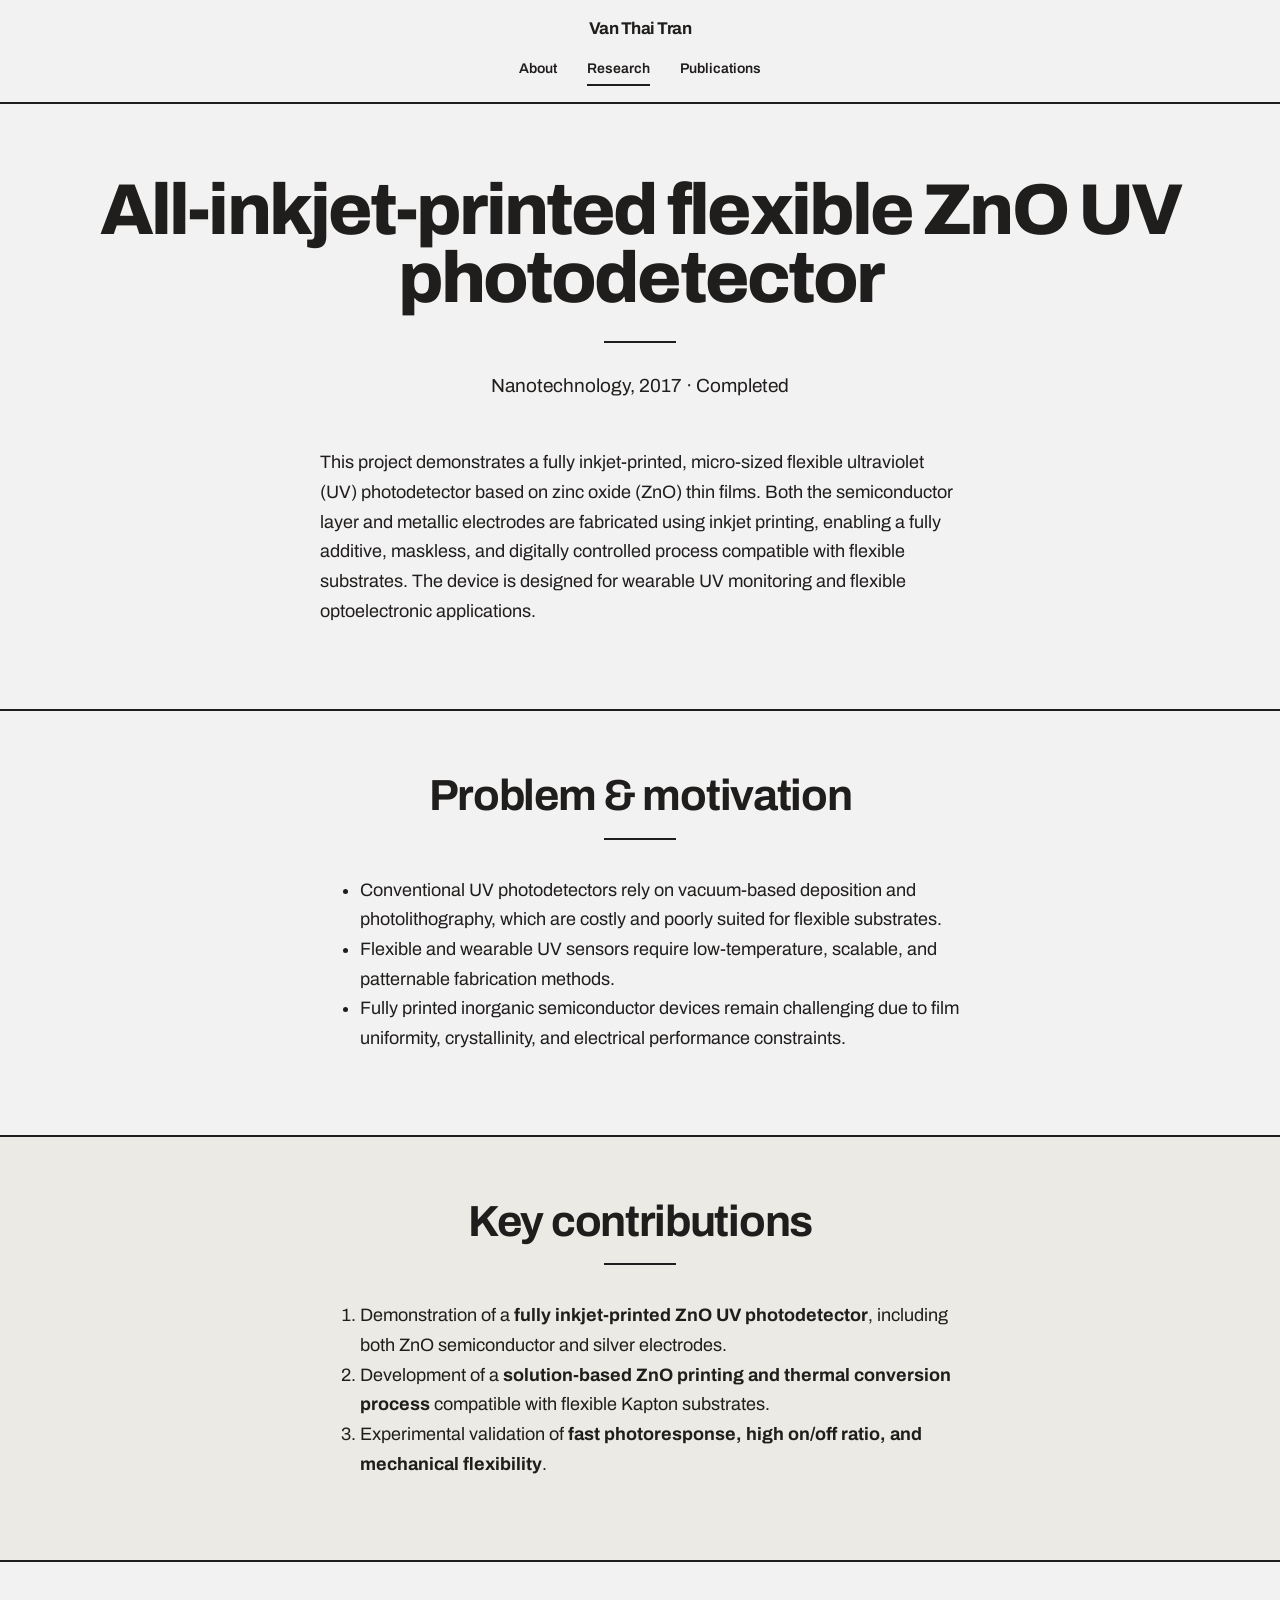
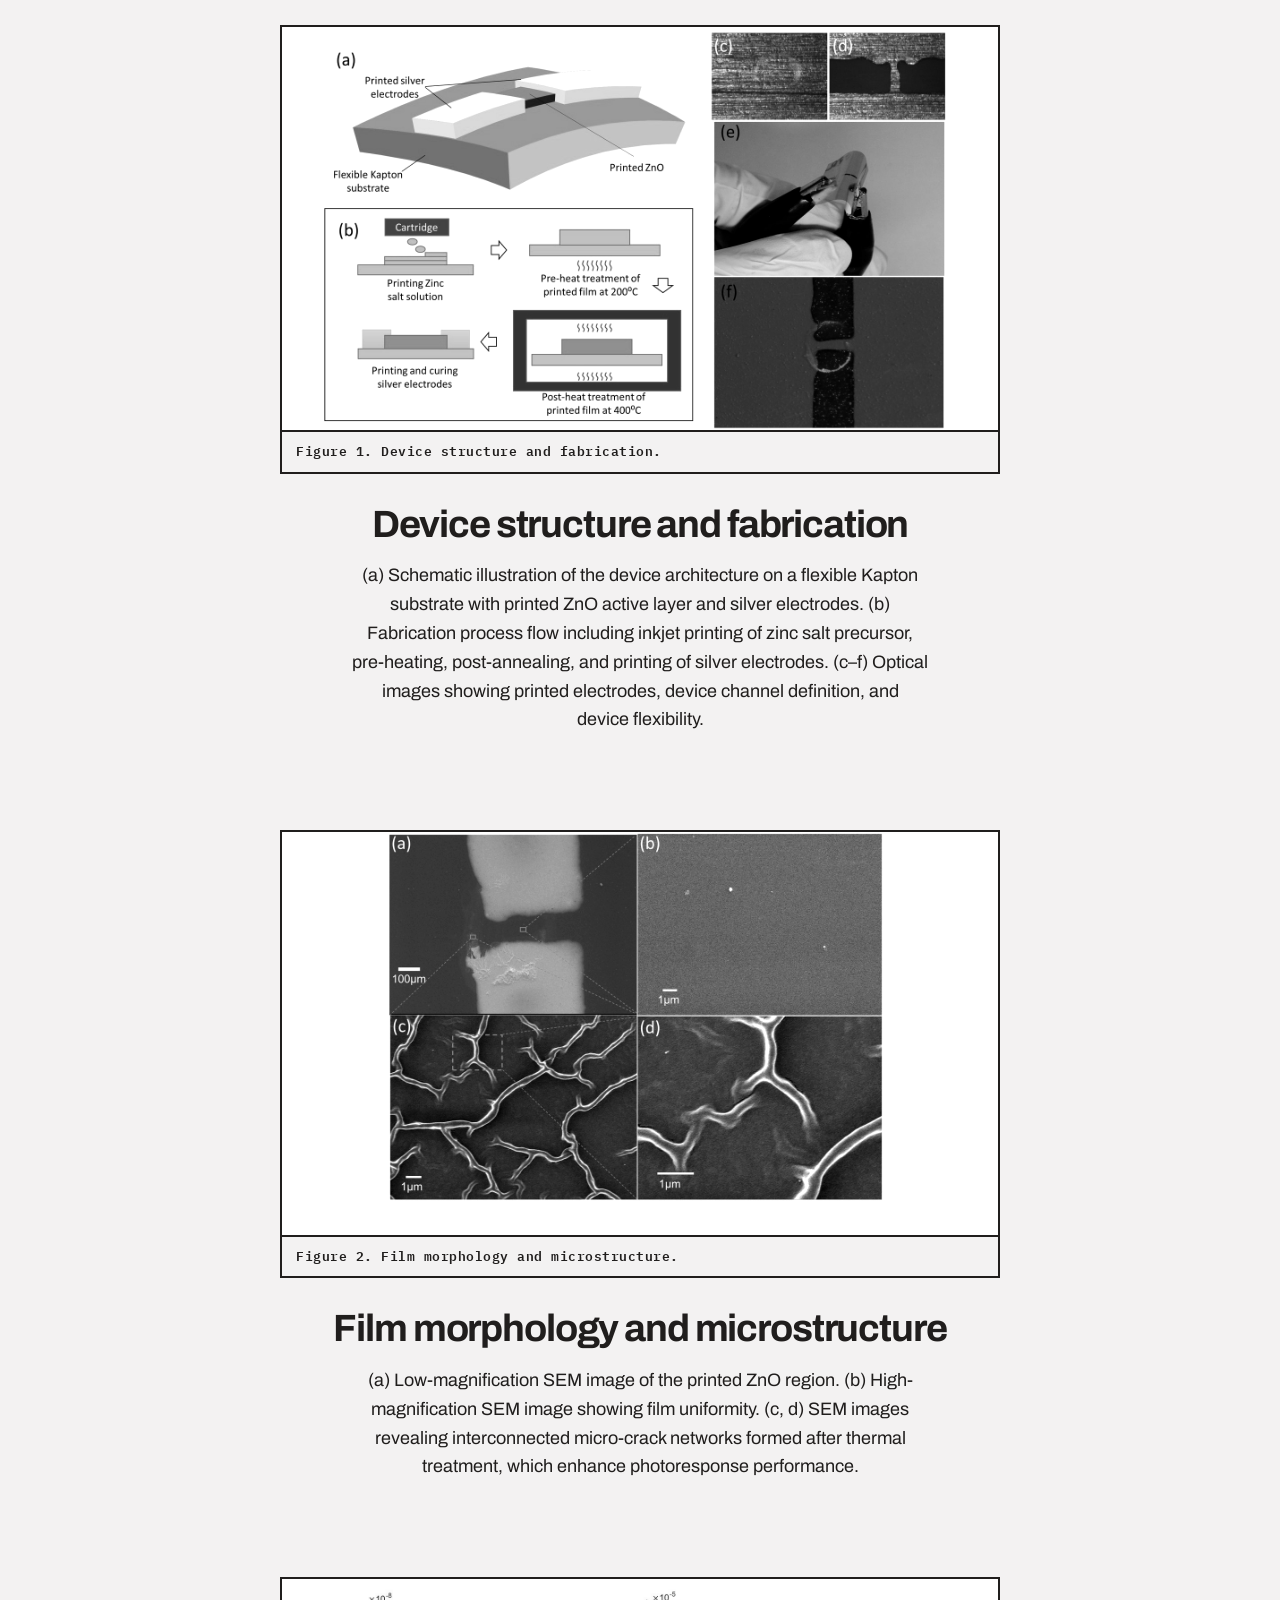
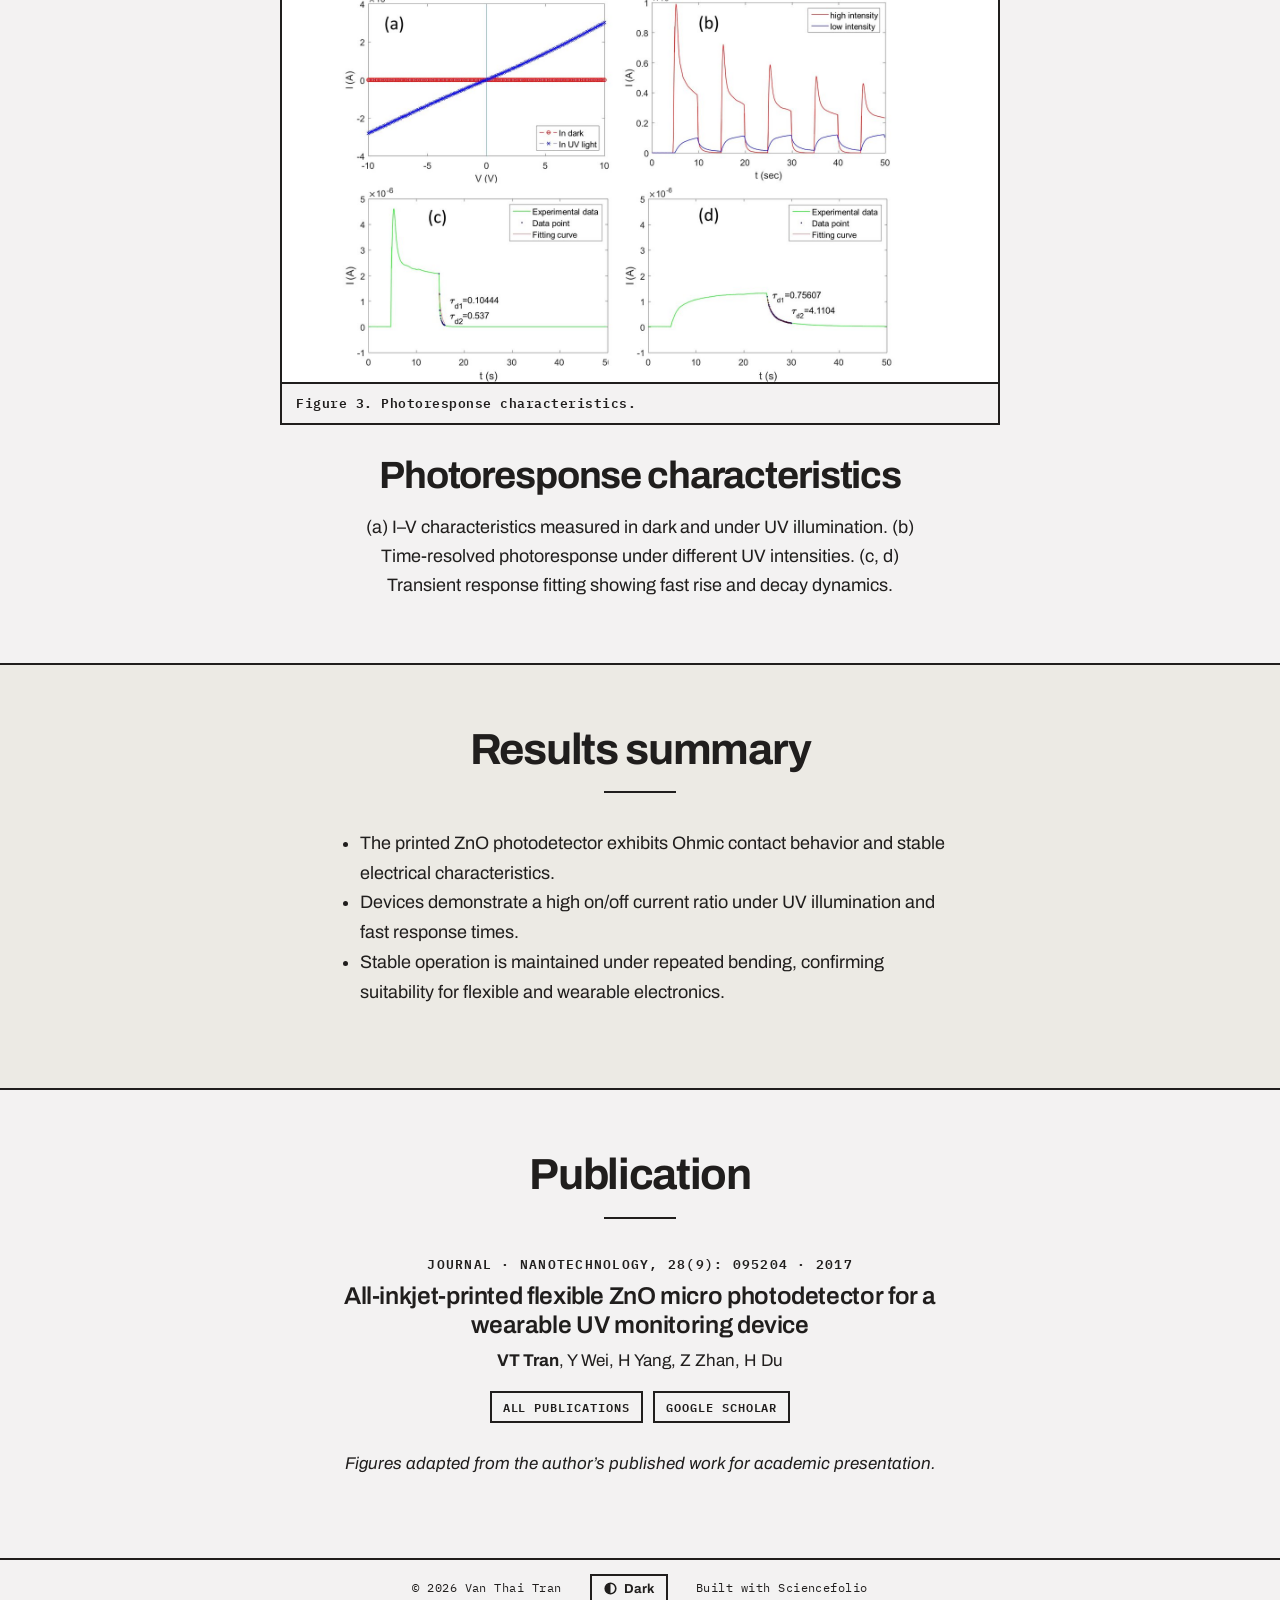
==== projects/zno-uv-photodetector/index.html @ b96709db "Switch site from MkDocs to the Sciencefolio template Rebuild the homepage as plain HTML using tuanng" ====
<!doctype html>
<html lang="en">
<head>
<meta charset="utf-8">
<meta name="viewport" content="width=device-width, initial-scale=1">
<title>Inkjet-printed ZnO UV photodetector · Van Thai Tran</title>
<meta name="description" content="A fully inkjet-printed, flexible ZnO ultraviolet photodetector for wearable UV monitoring.">
<link rel="icon" href="../../images/favicon.svg" type="image/svg+xml">
<link rel="preconnect" href="https://fonts.googleapis.com">
<link rel="preconnect" href="https://fonts.gstatic.com" crossorigin>
<link rel="stylesheet" href="https://fonts.googleapis.com/css2?family=Archivo:wght@300;400;600;700;800&family=IBM+Plex+Mono:wght@400;600&display=swap">
<link rel="stylesheet" href="../../css/tokens.css">
<link rel="stylesheet" href="../../css/site.css">
<script src="../../js/theme.js"></script>
</head>
<body>

<nav class="nav" aria-label="Main">
  <a class="nav-name" href="../../index.html">Van Thai Tran</a>
  <a href="../../about.html">About</a>
  <a href="../../research.html" aria-current="page">Research</a>
  <a href="../../work.html">Publications</a>
</nav>

<main>
  <header class="page-head">
    <h1>All-inkjet-printed flexible ZnO UV photodetector</h1>
    <hr class="short-rule">
    <p>Nanotechnology, 2017 · Completed</p>
  </header>

  <!-- ============ OVERVIEW ============ -->
  <section class="section flush-top" aria-label="Overview">
    <div class="prose">
      <p>This project demonstrates a fully inkjet-printed, micro-sized flexible ultraviolet (UV) photodetector based on zinc oxide (ZnO) thin films. Both the semiconductor layer and metallic electrodes are fabricated using inkjet printing, enabling a fully additive, maskless, and digitally controlled process compatible with flexible substrates. The device is designed for wearable UV monitoring and flexible optoelectronic applications.</p>
    </div>
  </section>

  <!-- ============ PROBLEM & CONTRIBUTIONS ============ -->
  <section class="section" aria-labelledby="problem-h">
    <div class="wrap">
      <div class="section-head">
        <h2 id="problem-h">Problem &amp; motivation</h2>
        <hr class="short-rule">
      </div>
      <div class="prose">
        <ul>
          <li>Conventional UV photodetectors rely on vacuum-based deposition and photolithography, which are costly and poorly suited for flexible substrates.</li>
          <li>Flexible and wearable UV sensors require low-temperature, scalable, and patternable fabrication methods.</li>
          <li>Fully printed inorganic semiconductor devices remain challenging due to film uniformity, crystallinity, and electrical performance constraints.</li>
        </ul>
      </div>
    </div>
  </section>

  <section class="section tint" aria-labelledby="contrib-h">
    <div class="wrap">
      <div class="section-head">
        <h2 id="contrib-h">Key contributions</h2>
        <hr class="short-rule">
      </div>
      <div class="prose">
        <ol>
          <li>Demonstration of a <strong>fully inkjet-printed ZnO UV photodetector</strong>, including both ZnO semiconductor and silver electrodes.</li>
          <li>Development of a <strong>solution-based ZnO printing and thermal conversion process</strong> compatible with flexible Kapton substrates.</li>
          <li>Experimental validation of <strong>fast photoresponse, high on/off ratio, and mechanical flexibility</strong>.</li>
        </ol>
      </div>
    </div>
  </section>

  <!-- ============ FIGURES ============ -->
  <section class="section" aria-label="Figures">
    <div class="wrap">
      <div class="chapters">
        <article class="chapter">
          <figure class="figure wide">
            <img src="assets/figure1-device-structure.jpg" alt="Device schematic, fabrication process flow and optical images of the printed photodetector" width="1600" height="900" loading="lazy">
            <figcaption>Figure 1. Device structure and fabrication.</figcaption>
          </figure>
          <h2>Device structure and fabrication</h2>
          <p>(a) Schematic illustration of the device architecture on a flexible Kapton substrate with printed ZnO active layer and silver electrodes. (b) Fabrication process flow including inkjet printing of zinc salt precursor, pre-heating, post-annealing, and printing of silver electrodes. (c–f) Optical images showing printed electrodes, device channel definition, and device flexibility.</p>
        </article>

        <article class="chapter">
          <figure class="figure wide">
            <img src="assets/figure2-film-morphology.jpg" alt="SEM images of the printed ZnO film at low and high magnification, showing micro-crack networks" width="1600" height="900" loading="lazy">
            <figcaption>Figure 2. Film morphology and microstructure.</figcaption>
          </figure>
          <h2>Film morphology and microstructure</h2>
          <p>(a) Low-magnification SEM image of the printed ZnO region. (b) High-magnification SEM image showing film uniformity. (c, d) SEM images revealing interconnected micro-crack networks formed after thermal treatment, which enhance photoresponse performance.</p>
        </article>

        <article class="chapter">
          <figure class="figure wide keep-color">
            <img src="assets/figure5-photoresponse.jpg" alt="I–V curves in dark and under UV light, time-resolved photoresponse at two UV intensities, and fitted decay transients" width="1600" height="900" loading="lazy">
            <figcaption>Figure 3. Photoresponse characteristics.</figcaption>
          </figure>
          <h2>Photoresponse characteristics</h2>
          <p>(a) I–V characteristics measured in dark and under UV illumination. (b) Time-resolved photoresponse under different UV intensities. (c, d) Transient response fitting showing fast rise and decay dynamics.</p>
        </article>
      </div>
    </div>
  </section>

  <!-- ============ RESULTS ============ -->
  <section class="section tint" aria-labelledby="results-h">
    <div class="wrap">
      <div class="section-head">
        <h2 id="results-h">Results summary</h2>
        <hr class="short-rule">
      </div>
      <div class="prose">
        <ul>
          <li>The printed ZnO photodetector exhibits Ohmic contact behavior and stable electrical characteristics.</li>
          <li>Devices demonstrate a high on/off current ratio under UV illumination and fast response times.</li>
          <li>Stable operation is maintained under repeated bending, confirming suitability for flexible and wearable electronics.</li>
        </ul>
      </div>
    </div>
  </section>

  <!-- ============ OUTPUT ============ -->
  <section class="section" aria-labelledby="output-h">
    <div class="wrap">
      <div class="section-head">
        <h2 id="output-h">Publication</h2>
        <hr class="short-rule">
      </div>
      <div class="entries">
        <article class="entry">
          <p class="when">Journal · Nanotechnology, 28(9): 095204 · 2017</p>
          <h3>All-inkjet-printed flexible ZnO micro photodetector for a wearable UV monitoring device</h3>
          <p class="authors"><strong>VT Tran</strong>, Y Wei, H Yang, Z Zhan, H Du</p>
          <div class="links"><a href="../../work.html">All publications</a><a href="https://scholar.google.com.sg/citations?user=RGOaklgAAAAJ">Google Scholar</a></div>
        </article>
      </div>
      <p class="more" style="font-weight:400"><em>Figures adapted from the author’s published work for academic presentation.</em></p>
    </div>
  </section>
</main>

<footer class="foot">
  <a href="../../index.html">© 2026 Van Thai Tran</a>
  <button type="button" class="toggle" data-theme-toggle aria-pressed="false"><svg viewBox="0 0 16 16" width="13" height="13" aria-hidden="true"><circle cx="8" cy="8" r="6.5" fill="none" stroke="currentColor" stroke-width="2"/><path d="M8 1.5a6.5 6.5 0 0 0 0 13z" fill="currentColor"/></svg><span data-theme-label>Dark</span></button>
  <a href="https://github.com/tuannguyen8390/sciencefolio" rel="noopener">Built with Sciencefolio</a>
</footer>

</body>
</html>
---- css/tokens.css ----
/* ==========================================================================
   SCIENCEFOLIO — tokens.css
   The only file most people need to edit. Three decisions:
   1) TYPE PACK   → set PACK in js/theme.js ('grotesk' default, or 'serif')
   2) ACCENT      → uncomment one line below (or write your own hex)
   3) COLORS      → paper / ink, if you want a different neutral
   ========================================================================== */

:root {
  /* ---- neutrals ------------------------------------------------------- */
  --paper: #f3f2f2;
  --ink: #201e1d;
  --surface: #eceae4;

  /* ---- 2) ACCENT ------------------------------------------------------
     Ships as plain ink: no color, no shared brand. Pick one (light + dark
     values; the dark one needs to be lighter so it stays readable).        */
  --accent-light: #201e1d;
  --accent-dark: #f3f2f2;
  /* --accent-light: #2545d3;  --accent-dark: #8aa2ff;   cobalt  */
  /* --accent-light: #1e6f50;  --accent-dark: #6fd1a8;   forest  */
  /* --accent-light: #b4552d;  --accent-dark: #f0a07c;   rust    */
  /* --accent-light: #6d28d9;  --accent-dark: #b99bff;   violet  */
  --accent: var(--accent-light);

  /* ---- 1) TYPE PACK 01 · GROTESK (default, STEM) ---------------------- */
  --font-display: 'Archivo', system-ui, sans-serif;
  --font-body: 'Archivo', system-ui, sans-serif;
  --font-label: 'IBM Plex Mono', ui-monospace, monospace;
  --font-statement: var(--font-body);
  --display-weight: 800;      /* name and page titles */
  --display-tracking: -0.04em;
  --display-leading: 0.95;
  --head-weight: 700;         /* section headings */
  --head-tracking: -0.03em;
  --title-weight: 600;        /* entry, column and chapter titles */
  --title-tracking: -0.015em;
  --emph-weight: 700;
  --emph-style: normal;
  --label-transform: none;
  --label-tracking: 0.04em;

  /* ---- layout --------------------------------------------------------- */
  --rule: 2px solid var(--ink);
  --edge: clamp(20px, 5vw, 56px);
  --wide: 960px;
  --measure: 64ch;
}

/* ---- 1) TYPE PACK 02 · SERIF (social science & humanities) -------------
   Activate by setting PACK = 'serif' in js/theme.js                       */
html[data-pack="serif"] {
  --font-display: 'Fraunces', Georgia, serif;
  --font-statement: 'Fraunces', Georgia, serif;
  --font-label: 'Archivo', system-ui, sans-serif;
  --display-weight: 600;
  --display-tracking: -0.015em;
  --display-leading: 1;
  --head-weight: 600;
  --head-tracking: -0.015em;
  --title-weight: 500;
  --title-tracking: -0.005em;
  --emph-weight: 600;
  --emph-style: italic;
  --label-transform: uppercase;
  --label-tracking: 0.1em;
}

/* ---- dark mode (toggle in the footer) ---------------------------------- */
html[data-theme="dark"] {
  --paper: #141312;
  --ink: #f3f2f2;
  --surface: #1d1b19;
  --accent: var(--accent-dark);
}
---- css/site.css ----
/* ==========================================================================
   SCIENCEFOLIO — site.css
   Structure and components. Everything reads from tokens.css — you should
   rarely need to touch this file.
   ========================================================================== */

*, *::before, *::after { box-sizing: border-box; }
html { -webkit-text-size-adjust: 100%; }
body {
  margin: 0;
  min-height: 100vh;
  display: flex;
  flex-direction: column;
  background: var(--paper);
  color: var(--ink);
  font-family: var(--font-body);
  font-size: 17px;
  line-height: 1.55;
  text-wrap: pretty;
}
main { flex: 1; }
a { color: var(--ink); text-underline-offset: 4px; text-decoration-thickness: 2px; }
a:hover { color: var(--accent); }
:focus-visible { outline: 2px solid var(--accent); outline-offset: 3px; }
::selection { background: var(--ink); color: var(--paper); }
img { max-width: 100%; display: block; }

/* ---- nav ---------------------------------------------------------------- */
.nav {
  border-bottom: var(--rule);
  display: flex;
  justify-content: center;
  flex-wrap: wrap;
  gap: 12px 30px;
  padding: 16px var(--edge);
  font-size: 14px;
  font-weight: 600;
}
.nav a { text-decoration: none; padding: 4px 0; border-bottom: 2px solid transparent; }
.nav a:hover, .nav a[aria-current="page"] { border-bottom-color: var(--accent); }
.nav a.nav-name {
  flex-basis: 100%;
  text-align: center;
  border-bottom: 0;
  padding: 0;
  font-family: var(--font-display);
  font-weight: var(--head-weight);
  font-size: 17px;
  letter-spacing: var(--head-tracking);
}
.nav a.nav-name:hover { color: var(--accent); }

/* ---- hero --------------------------------------------------------------- */
.hero {
  display: flex;
  flex-direction: column;
  align-items: center;
  text-align: center;
  padding: clamp(48px, 9vh, 96px) var(--edge) clamp(56px, 10vh, 104px);
}
.portrait { width: 152px; height: 152px; margin: 0; border: var(--rule); }
.portrait img { width: 100%; height: 100%; object-fit: cover; filter: grayscale(1) contrast(1.05); }
.hero h1 {
  font-family: var(--font-display);
  font-weight: var(--display-weight);
  font-size: clamp(40px, 6vw, 84px);
  line-height: var(--display-leading);
  letter-spacing: var(--display-tracking);
  margin: 28px 0 0;
}
.kicker {
  font-family: var(--font-label);
  font-size: 13px;
  font-weight: 600;
  letter-spacing: 0.12em;
  text-transform: uppercase;
  margin: 14px 0 0;
}
.short-rule { width: 72px; border: 0; border-top: 2px solid var(--accent); margin: 28px auto; }
.statement {
  font-family: var(--font-statement);
  font-weight: 300;
  font-size: clamp(19px, 2vw, 26px);
  line-height: 1.4;
  max-width: 36ch;
  margin: 0;
}
.statement strong { font-weight: var(--emph-weight); font-style: var(--emph-style); color: var(--accent); }
.profile-links {
  display: flex;
  flex-wrap: wrap;
  justify-content: center;
  gap: 8px 24px;
  margin: 28px 0 0;
  padding: 0;
  list-style: none;
  font-family: var(--font-label);
  font-size: 13px;
  font-weight: 600;
  letter-spacing: var(--label-tracking);
  text-transform: var(--label-transform);
}

/* ---- page head (inner pages) -------------------------------------------- */
.page-head { text-align: center; padding: clamp(48px, 8vh, 88px) var(--edge) 12px; }
.page-head h1 {
  font-family: var(--font-display);
  font-weight: var(--display-weight);
  font-size: clamp(40px, 6vw, 72px);
  line-height: var(--display-leading);
  letter-spacing: var(--display-tracking);
  margin: 0;
}
.page-head > .short-rule:last-child { margin-bottom: 4px; }
.page-head p { max-width: 52ch; margin: 18px auto 0; font-size: 19px; }

/* ---- sections ----------------------------------------------------------- */
.section { padding: clamp(44px, 7vh, 80px) var(--edge); border-top: var(--rule); }
.section.flush-top { border-top: 0; padding-top: clamp(28px, 4vh, 44px); }
.section.tint { background: var(--surface); }
.wrap { max-width: var(--wide); margin: 0 auto; }
.section-head { text-align: center; margin-bottom: 36px; }
.section-head h2 {
  font-family: var(--font-display);
  font-weight: var(--head-weight);
  font-size: clamp(28px, 3.4vw, 44px);
  line-height: 1;
  letter-spacing: var(--head-tracking);
  margin: 0;
}
.section-head .short-rule { margin: 20px auto 0; }
.more { text-align: center; margin-top: 28px; font-weight: 600; }
.prose { max-width: var(--measure); margin: 0 auto; font-size: 18px; line-height: 1.65; }
.prose p { margin: 0 0 1.1em; }

/* ---- centered columns (home: what I work on) -------------------------- */
/* Flex rather than grid so an incomplete last row stays on the center axis. */
.cols3 {
  display: flex;
  flex-wrap: wrap;
  justify-content: center;
  gap: 44px 48px;
  text-align: center;
}
.col { display: flex; flex-direction: column; align-items: center; flex: 0 1 calc((100% - 96px) / 3); }
.col h3 {
  font-family: var(--font-display);
  font-weight: var(--title-weight);
  font-size: clamp(19px, 1.8vw, 23px);
  line-height: 1.15;
  letter-spacing: var(--title-tracking);
  margin: 0;
}
.col p { margin: 12px 0 0; max-width: 32ch; font-size: 16px; }
.col .tags { justify-content: center; margin-top: 16px; }

/* ---- centered entries (selected work, education, experience) ----------- */
.entries { max-width: var(--measure); margin: 0 auto; }
.entry { max-width: var(--measure); margin-left: auto; margin-right: auto; text-align: center; }
.entry:not([hidden]) ~ .entry:not([hidden]) { margin-top: 44px; }
.entry .when {
  font-family: var(--font-label);
  font-size: 12.5px;
  font-weight: 600;
  letter-spacing: 0.1em;
  text-transform: uppercase;
  margin: 0 0 8px;
}
.entry h3 {
  font-family: var(--font-display);
  font-weight: var(--title-weight);
  font-size: clamp(20px, 1.9vw, 25px);
  line-height: 1.2;
  letter-spacing: var(--title-tracking);
  margin: 0;
}
.entry h3 a { text-decoration: none; }
.entry h3 a:hover { text-decoration: underline; text-decoration-thickness: 2px; text-underline-offset: 5px; }
.entry p:not(.when) { margin: 8px auto 0; max-width: 52ch; }

/* ---- tags --------------------------------------------------------------- */
/* Plain labels separated by dots. Boxes are reserved for things you can click. */
.tags { display: flex; flex-wrap: wrap; gap: 4px 0; }
.tag {
  font-family: var(--font-label);
  font-size: 12px;
  font-weight: 400;
  letter-spacing: 0.08em;
  text-transform: uppercase;
}
.tag + .tag::before { content: "·"; margin: 0 9px; }

/* ---- research chapters -------------------------------------------------- */
.chapters { max-width: 720px; margin: 0 auto; }
.chapter { text-align: center; }
.chapter + .chapter { margin-top: 96px; }
.figure { max-width: 520px; margin: 0 auto 30px; border: var(--rule); }
.figure img { width: 100%; height: auto; aspect-ratio: 16 / 9; object-fit: cover; filter: grayscale(1) contrast(1.05); }
.figure.wide { max-width: 720px; }
/* Data plots whose legends depend on color keep it; photos stay black and white. */
.figure.keep-color img { filter: none; }
.figure figcaption {
  border-top: var(--rule);
  padding: 10px 14px;
  font-family: var(--font-label);
  font-size: 12.5px;
  font-weight: 600;
  letter-spacing: var(--label-tracking);
  text-transform: var(--label-transform);
  text-align: left;
}
.chapter .when {
  font-family: var(--font-label);
  font-size: 12.5px;
  font-weight: 600;
  letter-spacing: 0.1em;
  text-transform: uppercase;
  margin: 0 0 10px;
}
.chapter h2 {
  font-family: var(--font-display);
  font-weight: var(--head-weight);
  font-size: clamp(26px, 3vw, 38px);
  line-height: 1.1;
  letter-spacing: var(--head-tracking);
  margin: 0;
}
.chapter p:not(.when) { max-width: 58ch; margin: 16px auto 0; font-size: 18px; line-height: 1.6; }
.chapter .tags { margin-top: 18px; }

/* ---- buttons ------------------------------------------------------------ */
.btn {
  display: inline-block;
  font-family: var(--font-body);
  font-weight: 700;
  font-size: 15px;
  line-height: 1.2;
  padding: 12px 18px;
  border: 2px solid var(--ink);
  background: var(--ink);
  color: var(--paper);
  text-decoration: none;
  cursor: pointer;
}
.btn:hover { background: var(--accent); border-color: var(--accent); color: var(--paper); }
.btn-line { background: transparent; color: var(--ink); }
.btn-line:hover { background: var(--ink); border-color: var(--ink); color: var(--paper); }
.btn-row { display: flex; flex-wrap: wrap; justify-content: center; gap: 12px; margin-top: 24px; }

/* ---- work page ---------------------------------------------------------- */
.filters { display: flex; flex-wrap: wrap; justify-content: center; gap: 8px; margin-bottom: 56px; }
.filter {
  font-family: var(--font-label);
  font-size: 12.5px;
  font-weight: 600;
  letter-spacing: 0.06em;
  text-transform: uppercase;
  background: transparent;
  color: var(--ink);
  border: 2px solid var(--ink);
  padding: 7px 14px;
  cursor: pointer;
}
.filter:hover { border-color: var(--accent); color: var(--accent); }
.filter[aria-pressed="true"] { background: var(--ink); color: var(--paper); }
.year-group { margin-bottom: 64px; }
.year-group:last-child { margin-bottom: 0; }
.year {
  font-family: var(--font-display);
  font-weight: 300;
  font-size: clamp(52px, 8vw, 104px);
  line-height: 1;
  letter-spacing: var(--display-tracking);
  text-align: center;
  margin: 0 0 36px;
}
.entry .authors strong { font-weight: 700; }
.entry .tags, .chapter .tags { justify-content: center; margin-top: 14px; }
.links { display: flex; flex-wrap: wrap; justify-content: center; gap: 10px; margin-top: 16px; }
.links a {
  font-family: var(--font-label);
  font-size: 12px;
  font-weight: 600;
  letter-spacing: 0.08em;
  text-transform: uppercase;
  text-decoration: none;
  border: 2px solid var(--ink);
  padding: 5px 11px;
}
.links a:hover { background: var(--ink); color: var(--paper); }

/* ---- footer ------------------------------------------------------------- */
.foot {
  border-top: var(--rule);
  display: flex;
  justify-content: center;
  align-items: center;
  flex-wrap: wrap;
  gap: 12px 28px;
  padding: 14px var(--edge);
  font-family: var(--font-label);
  font-size: 12px;
  letter-spacing: var(--label-tracking);
  text-transform: var(--label-transform);
}
.foot a { text-decoration: none; }
.foot a:hover { text-decoration: underline; }
.toggle {
  font-family: var(--font-body);
  font-size: 13px;
  font-weight: 700;
  letter-spacing: 0;
  text-transform: none;
  background: transparent;
  color: var(--ink);
  border: 2px solid var(--ink);
  padding: 6px 12px;
  cursor: pointer;
  display: inline-flex;
  align-items: center;
  gap: 7px;
}
.toggle:hover { border-color: var(--accent); color: var(--accent); }

/* ---- small screens ------------------------------------------------------ */
@media (max-width: 720px) {
  .col { flex-basis: 100%; }
  body { font-size: 16px; }
}
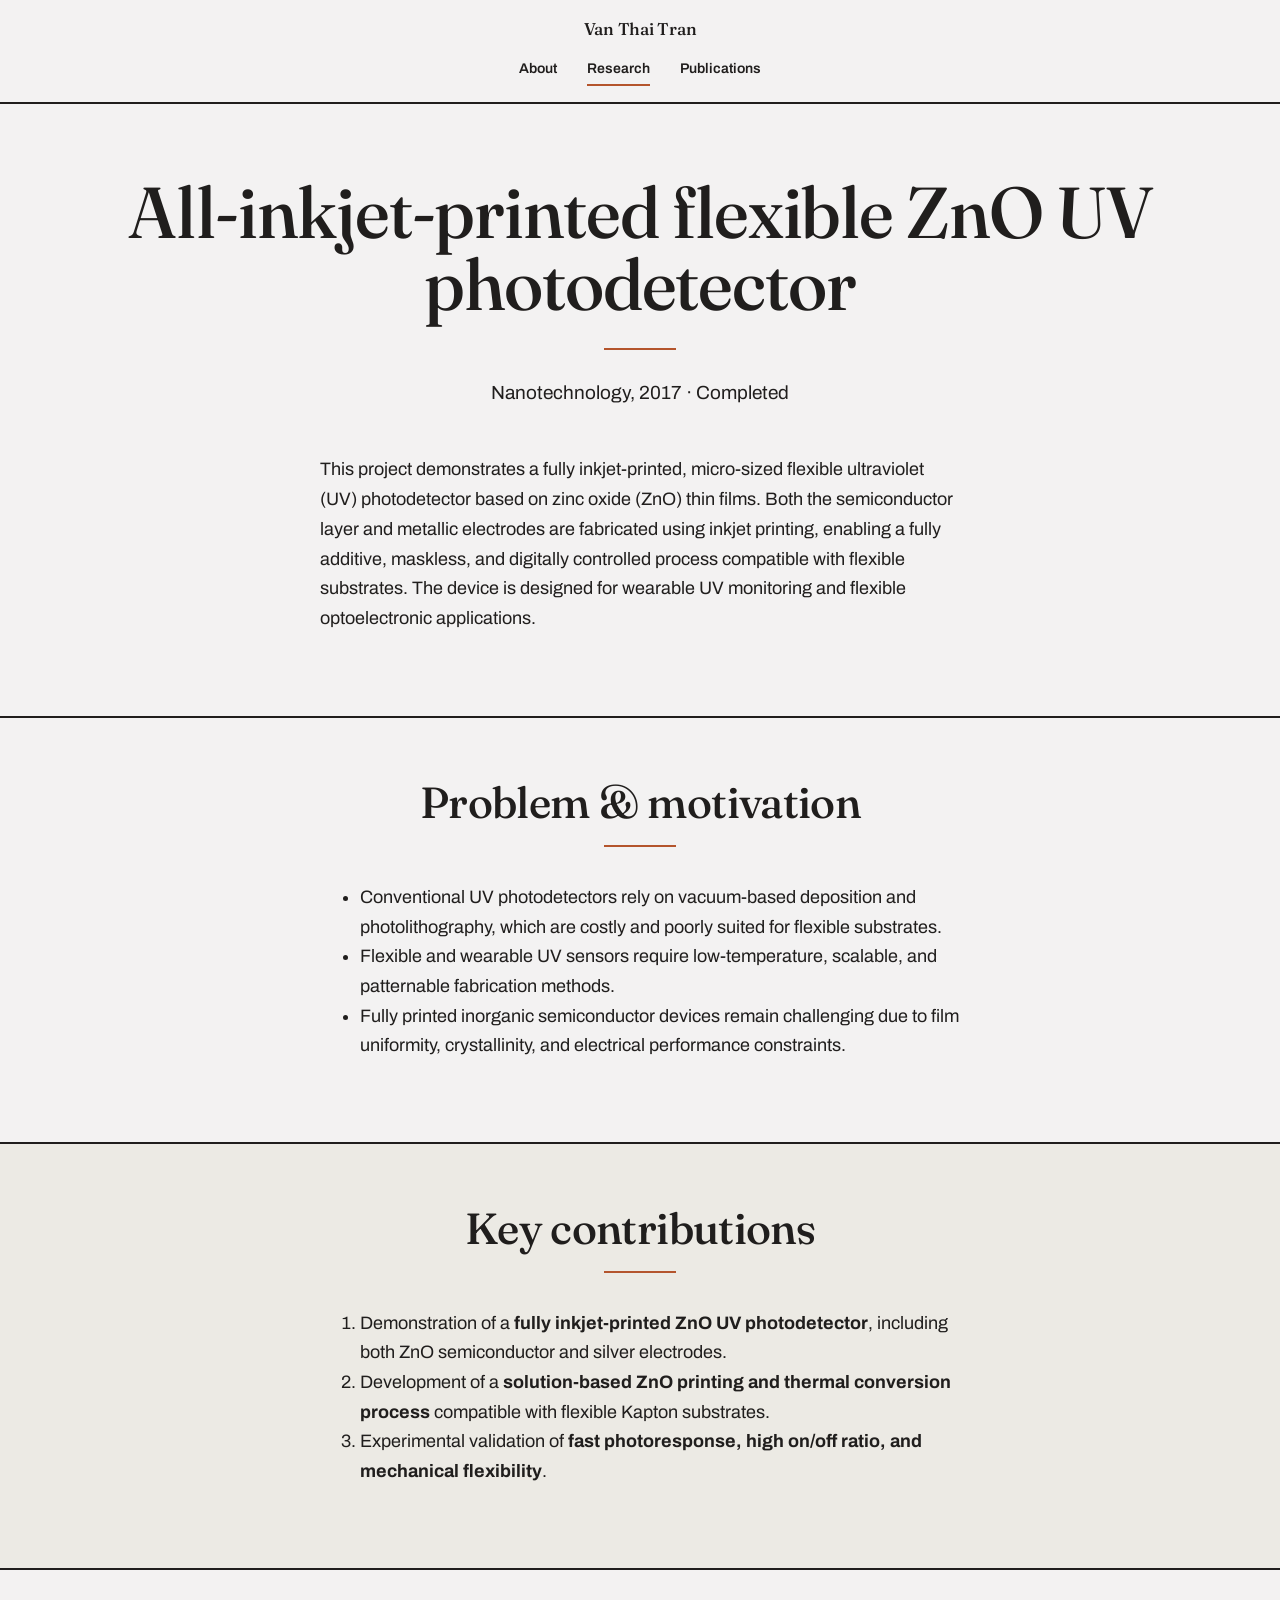
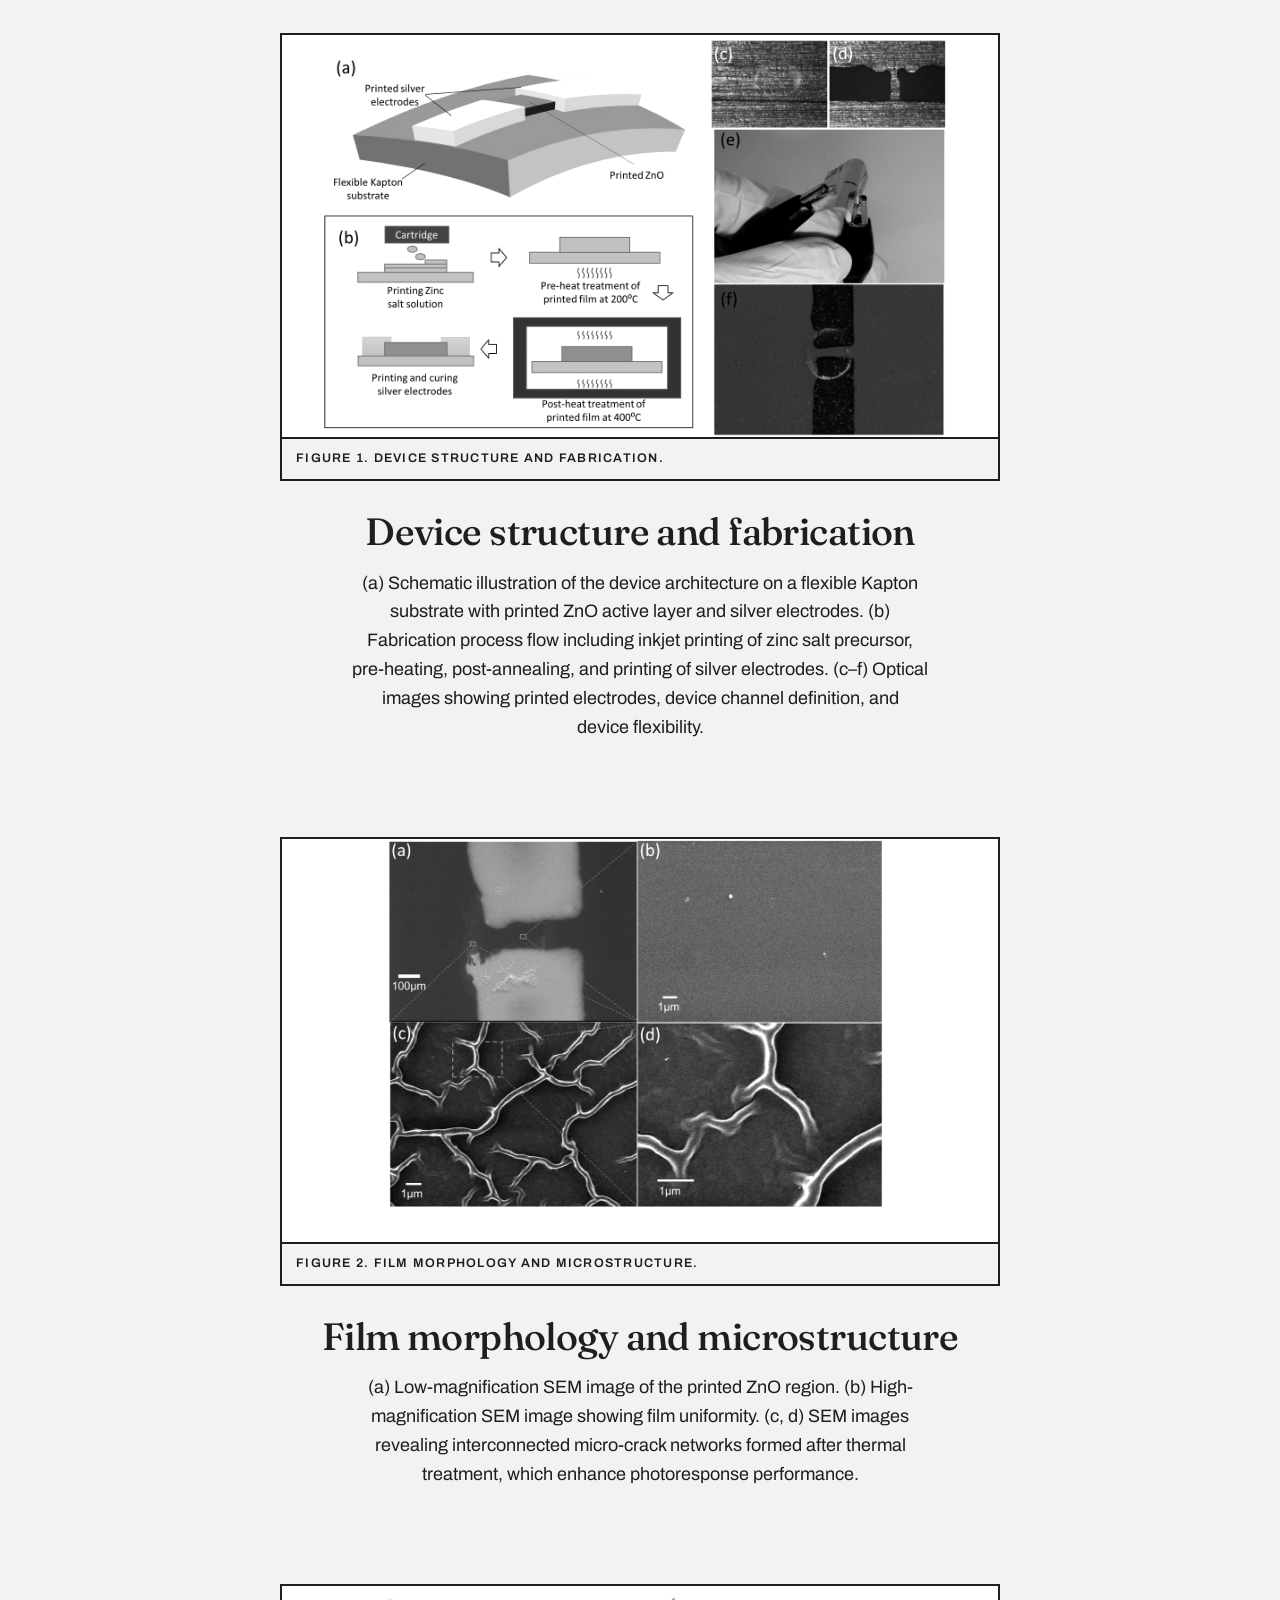
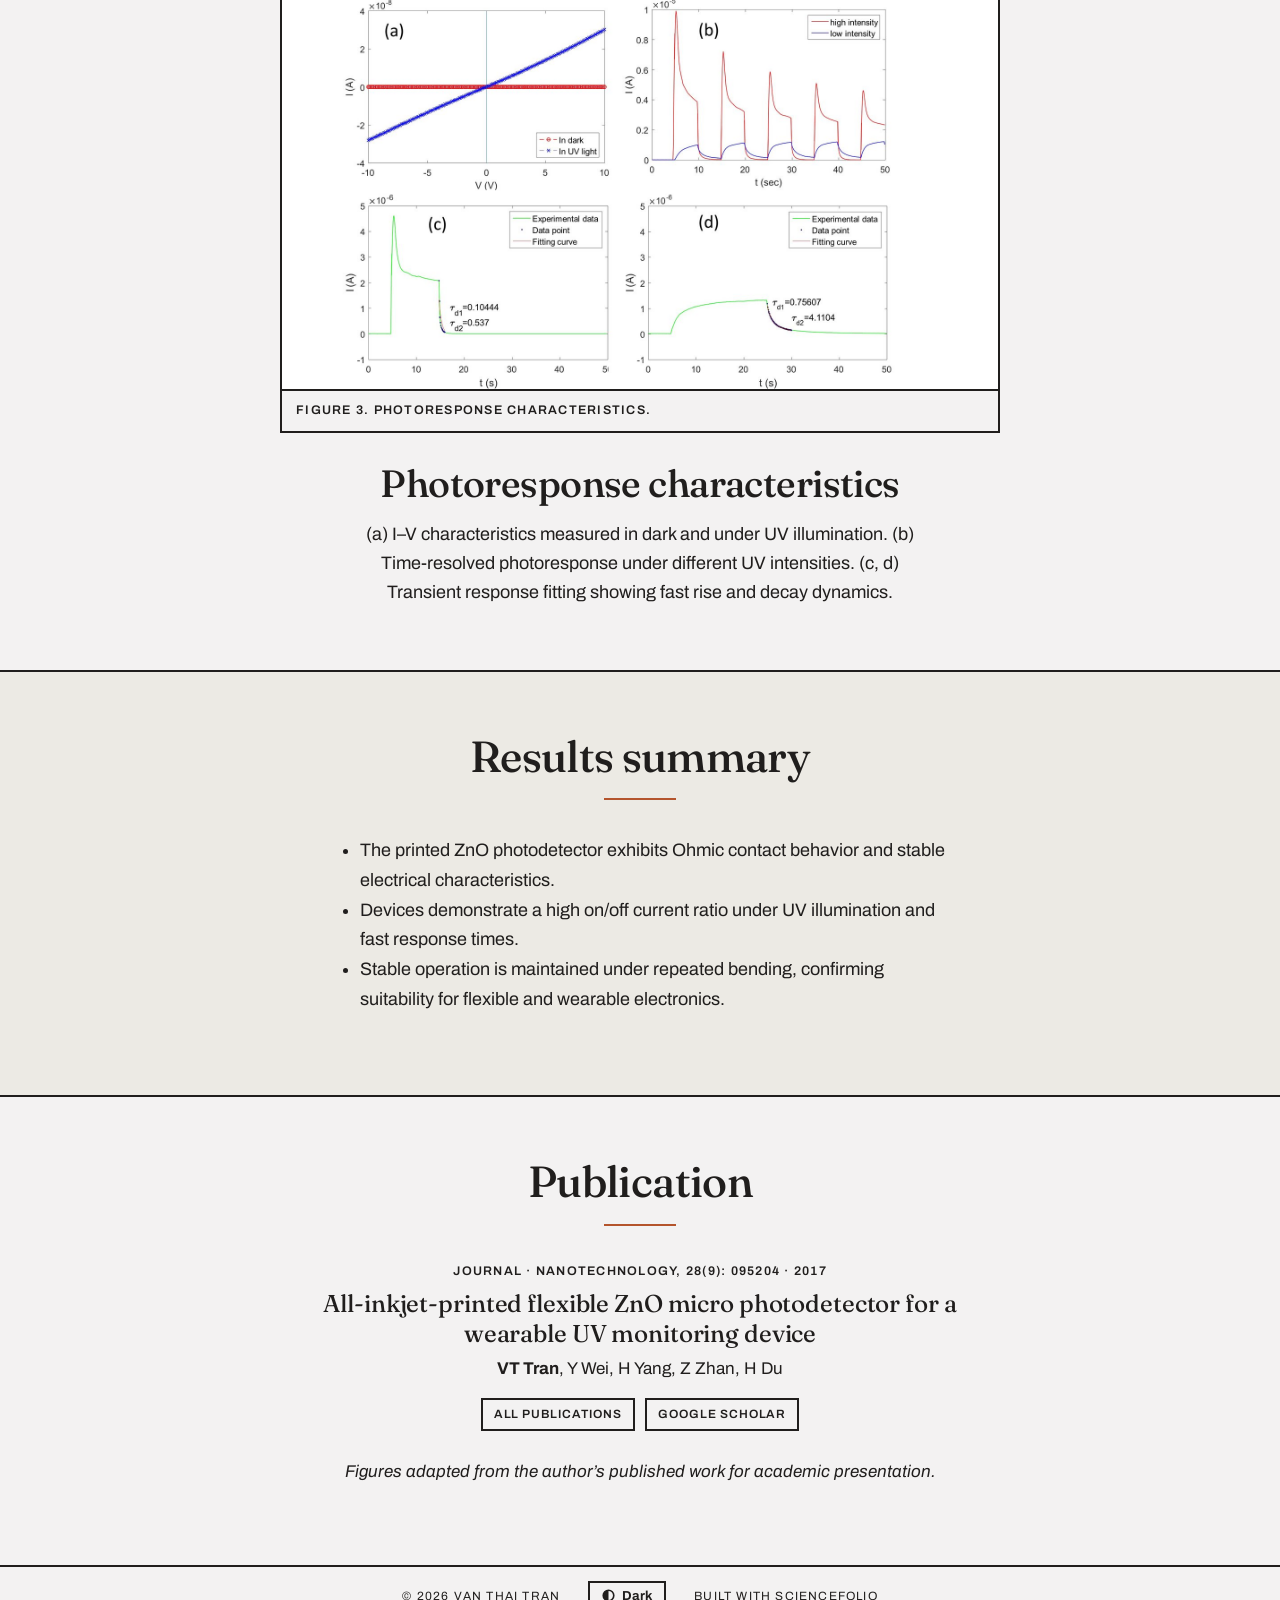
==== commit 96019657: "Switch to serif type pack, lighten headings, compact publication list Co-Authored-By: Claude Opus 5." ====
--- a/projects/zno-uv-photodetector/index.html
+++ b/projects/zno-uv-photodetector/index.html
@@ -8,7 +8,7 @@
 <link rel="icon" href="../../images/favicon.svg" type="image/svg+xml">
 <link rel="preconnect" href="https://fonts.googleapis.com">
 <link rel="preconnect" href="https://fonts.gstatic.com" crossorigin>
-<link rel="stylesheet" href="https://fonts.googleapis.com/css2?family=Archivo:wght@300;400;600;700;800&family=IBM+Plex+Mono:wght@400;600&display=swap">
+<link rel="stylesheet" href="https://fonts.googleapis.com/css2?family=Archivo:wght@300;400;600;700&family=Fraunces:ital,opsz,wght@0,9..144,300..700;1,9..144,300..700&display=swap">
 <link rel="stylesheet" href="../../css/tokens.css">
 <link rel="stylesheet" href="../../css/site.css">
 <script src="../../js/theme.js"></script>
--- a/css/tokens.css
+++ b/css/tokens.css
@@ -15,11 +15,10 @@
   /* ---- 2) ACCENT ------------------------------------------------------
      Ships as plain ink: no color, no shared brand. Pick one (light + dark
      values; the dark one needs to be lighter so it stays readable).        */
-  --accent-light: #201e1d;
-  --accent-dark: #f3f2f2;
+  /* --accent-light: #201e1d;  --accent-dark: #f3f2f2;   ink (none) */
   /* --accent-light: #2545d3;  --accent-dark: #8aa2ff;   cobalt  */
   /* --accent-light: #1e6f50;  --accent-dark: #6fd1a8;   forest  */
-  /* --accent-light: #b4552d;  --accent-dark: #f0a07c;   rust    */
+  --accent-light: #b4552d;  --accent-dark: #f0a07c;   /* rust */
   /* --accent-light: #6d28d9;  --accent-dark: #b99bff;   violet  */
   --accent: var(--accent-light);
 
@@ -53,12 +52,12 @@
   --font-display: 'Fraunces', Georgia, serif;
   --font-statement: 'Fraunces', Georgia, serif;
   --font-label: 'Archivo', system-ui, sans-serif;
-  --display-weight: 600;
+  --display-weight: 500;
   --display-tracking: -0.015em;
   --display-leading: 1;
-  --head-weight: 600;
+  --head-weight: 500;
   --head-tracking: -0.015em;
-  --title-weight: 500;
+  --title-weight: 450;
   --title-tracking: -0.005em;
   --emph-weight: 600;
   --emph-style: italic;
--- a/css/site.css
+++ b/css/site.css
@@ -248,7 +248,7 @@
 .btn-row { display: flex; flex-wrap: wrap; justify-content: center; gap: 12px; margin-top: 24px; }
 
 /* ---- work page ---------------------------------------------------------- */
-.filters { display: flex; flex-wrap: wrap; justify-content: center; gap: 8px; margin-bottom: 56px; }
+.filters { display: flex; flex-wrap: wrap; justify-content: center; gap: 8px; margin-bottom: 44px; }
 .filter {
   font-family: var(--font-label);
   font-size: 12.5px;
@@ -263,17 +263,22 @@
 }
 .filter:hover { border-color: var(--accent); color: var(--accent); }
 .filter[aria-pressed="true"] { background: var(--ink); color: var(--paper); }
-.year-group { margin-bottom: 64px; }
+.year-group { margin-bottom: 52px; }
 .year-group:last-child { margin-bottom: 0; }
 .year {
   font-family: var(--font-display);
   font-weight: 300;
-  font-size: clamp(52px, 8vw, 104px);
+  font-size: clamp(34px, 4.4vw, 48px);
   line-height: 1;
   letter-spacing: var(--display-tracking);
   text-align: center;
-  margin: 0 0 36px;
-}
+  margin: 0 0 24px;
+}
+/* Long publication lists: tighter entries so the page scans quickly. */
+.year-group .entry:not([hidden]) ~ .entry:not([hidden]) { margin-top: 26px; }
+.year-group .entry .when { margin-bottom: 4px; }
+.year-group .entry h3 { font-size: clamp(18px, 1.6vw, 20px); }
+.year-group .entry p:not(.when) { margin-top: 4px; font-size: 15.5px; }
 .entry .authors strong { font-weight: 700; }
 .entry .tags, .chapter .tags { justify-content: center; margin-top: 14px; }
 .links { display: flex; flex-wrap: wrap; justify-content: center; gap: 10px; margin-top: 16px; }
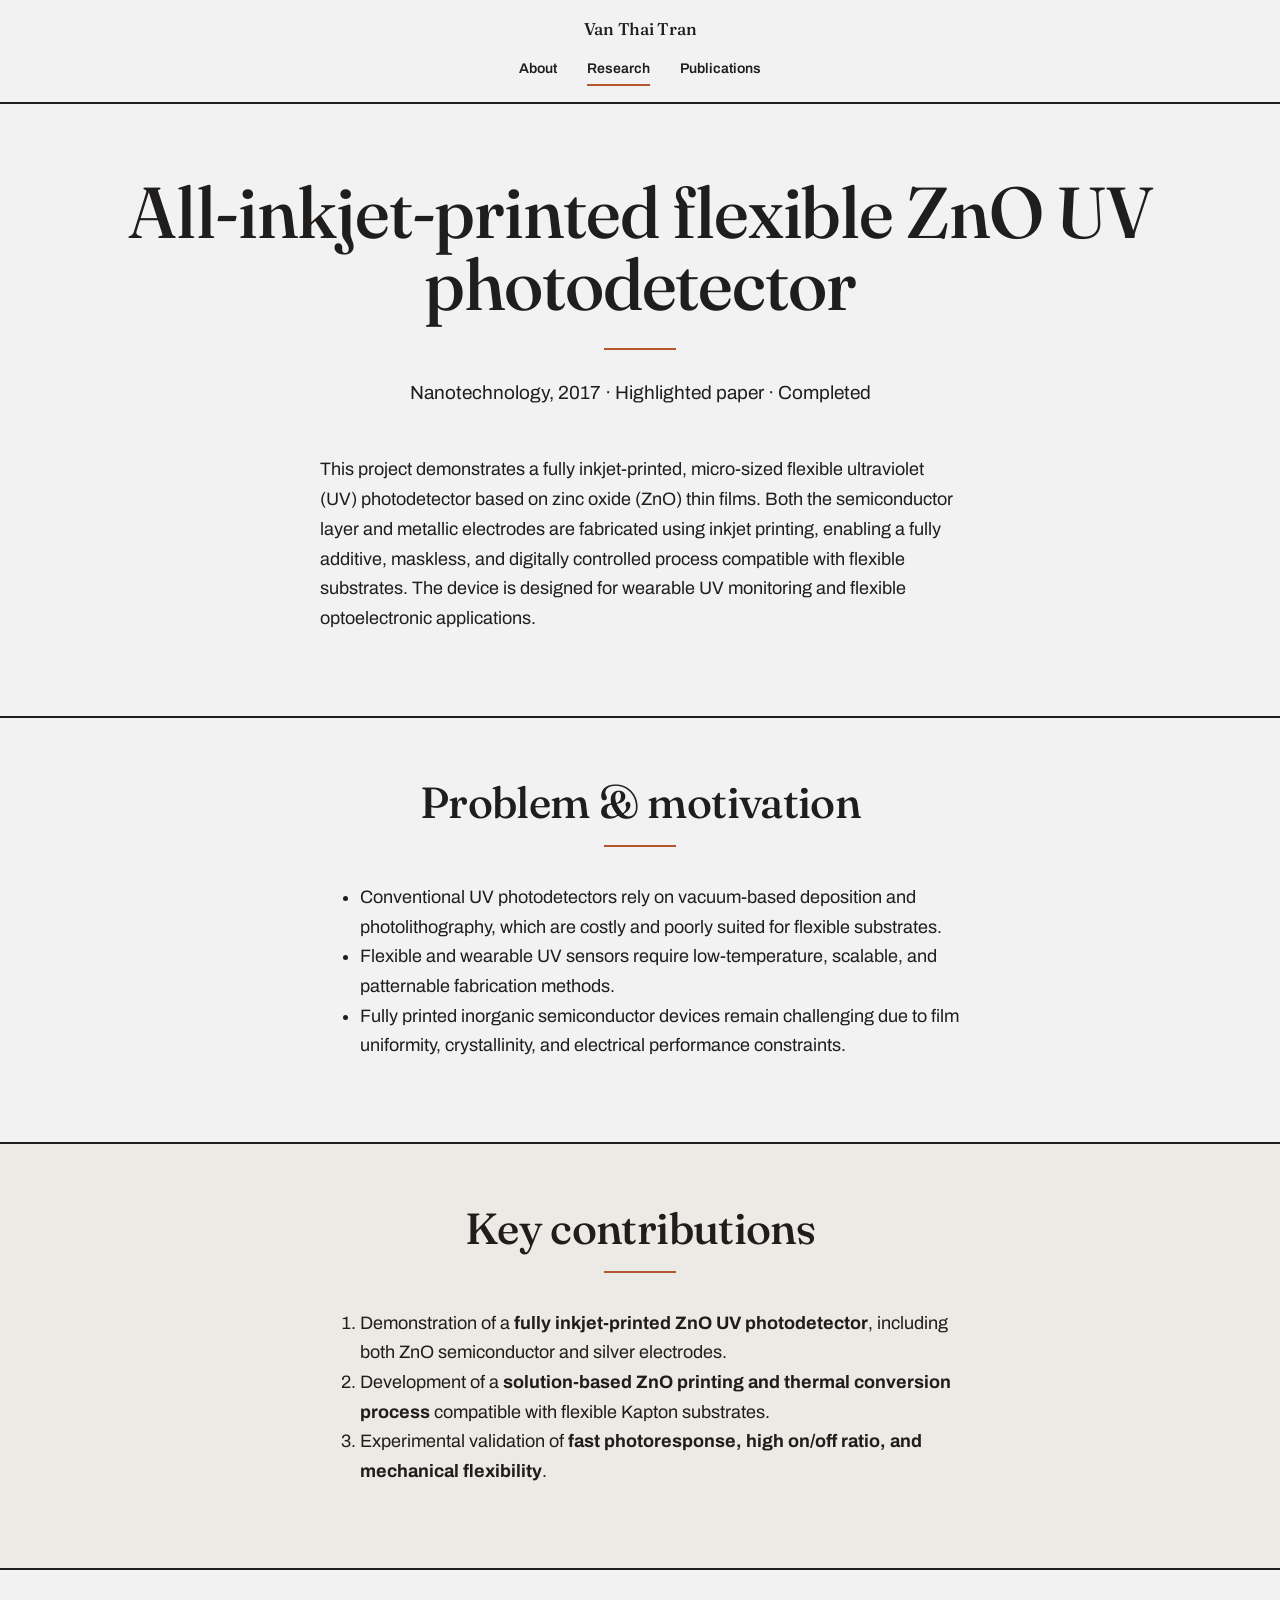
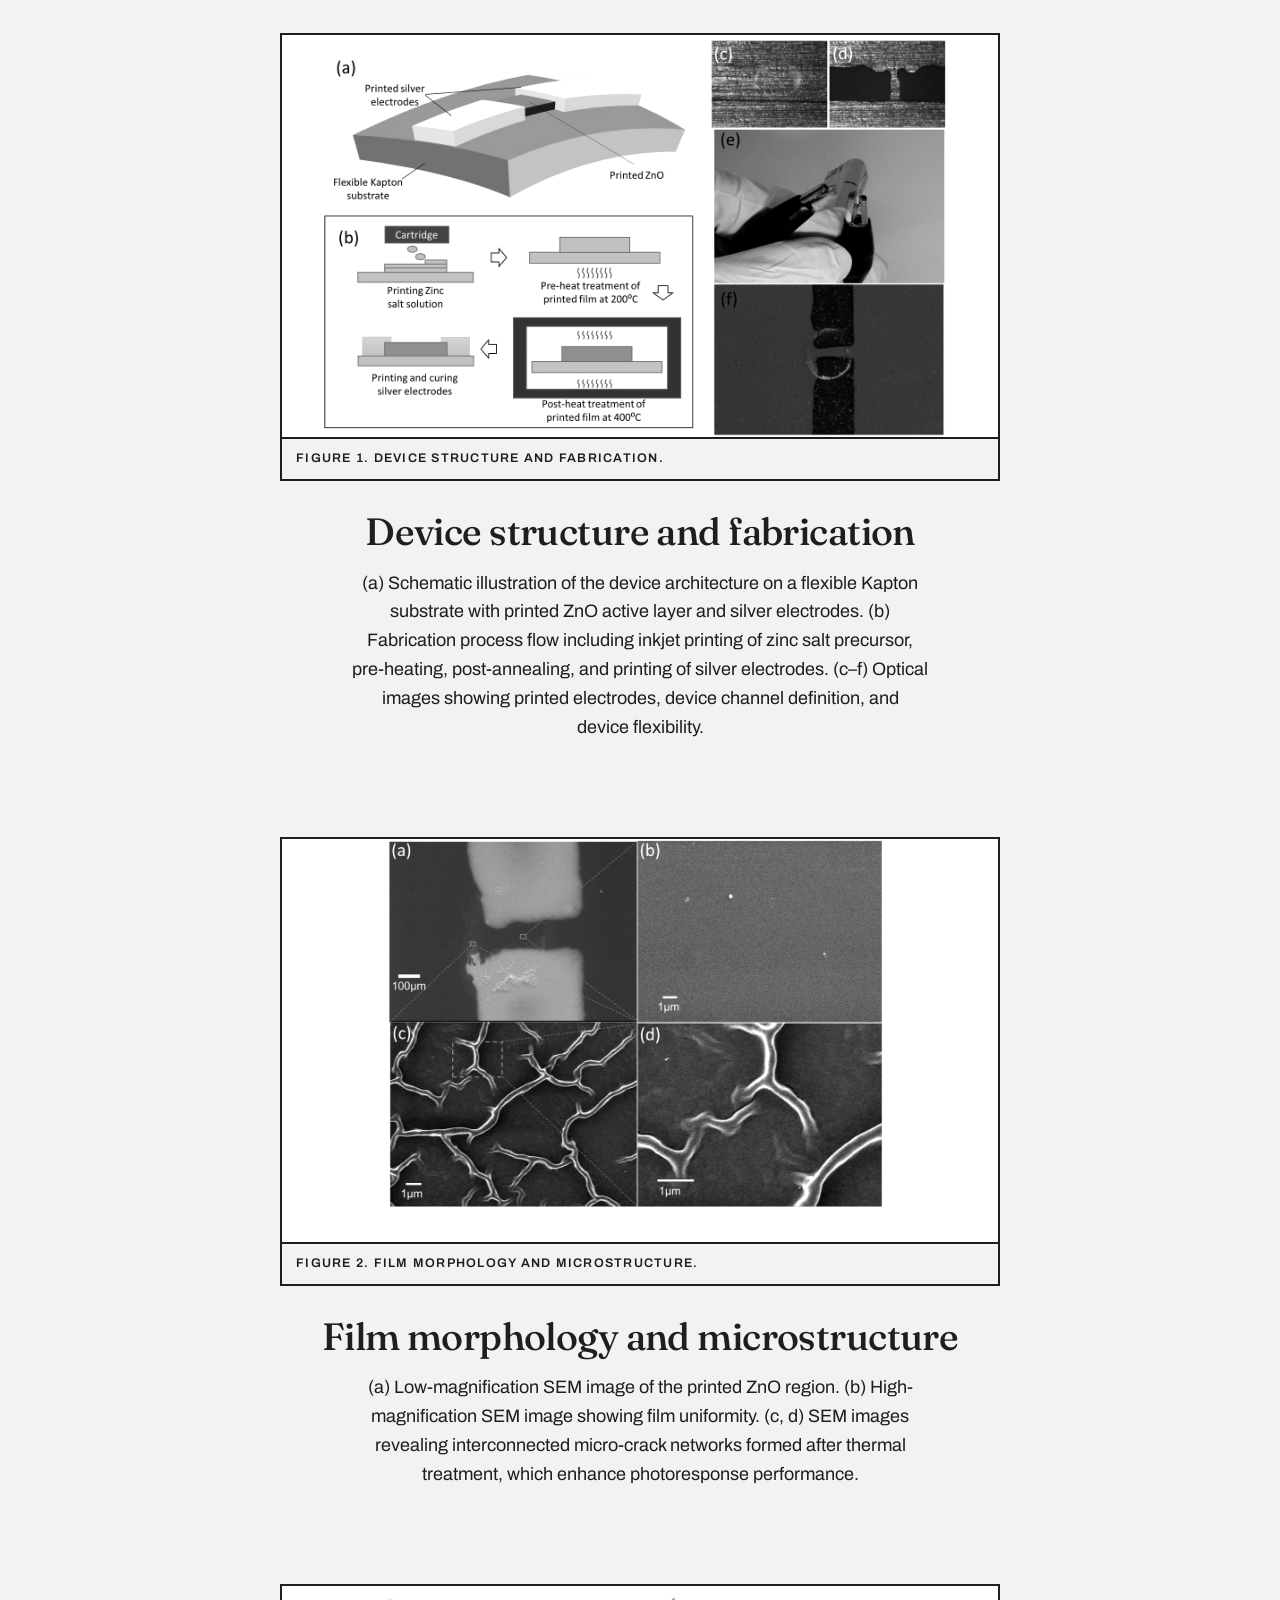
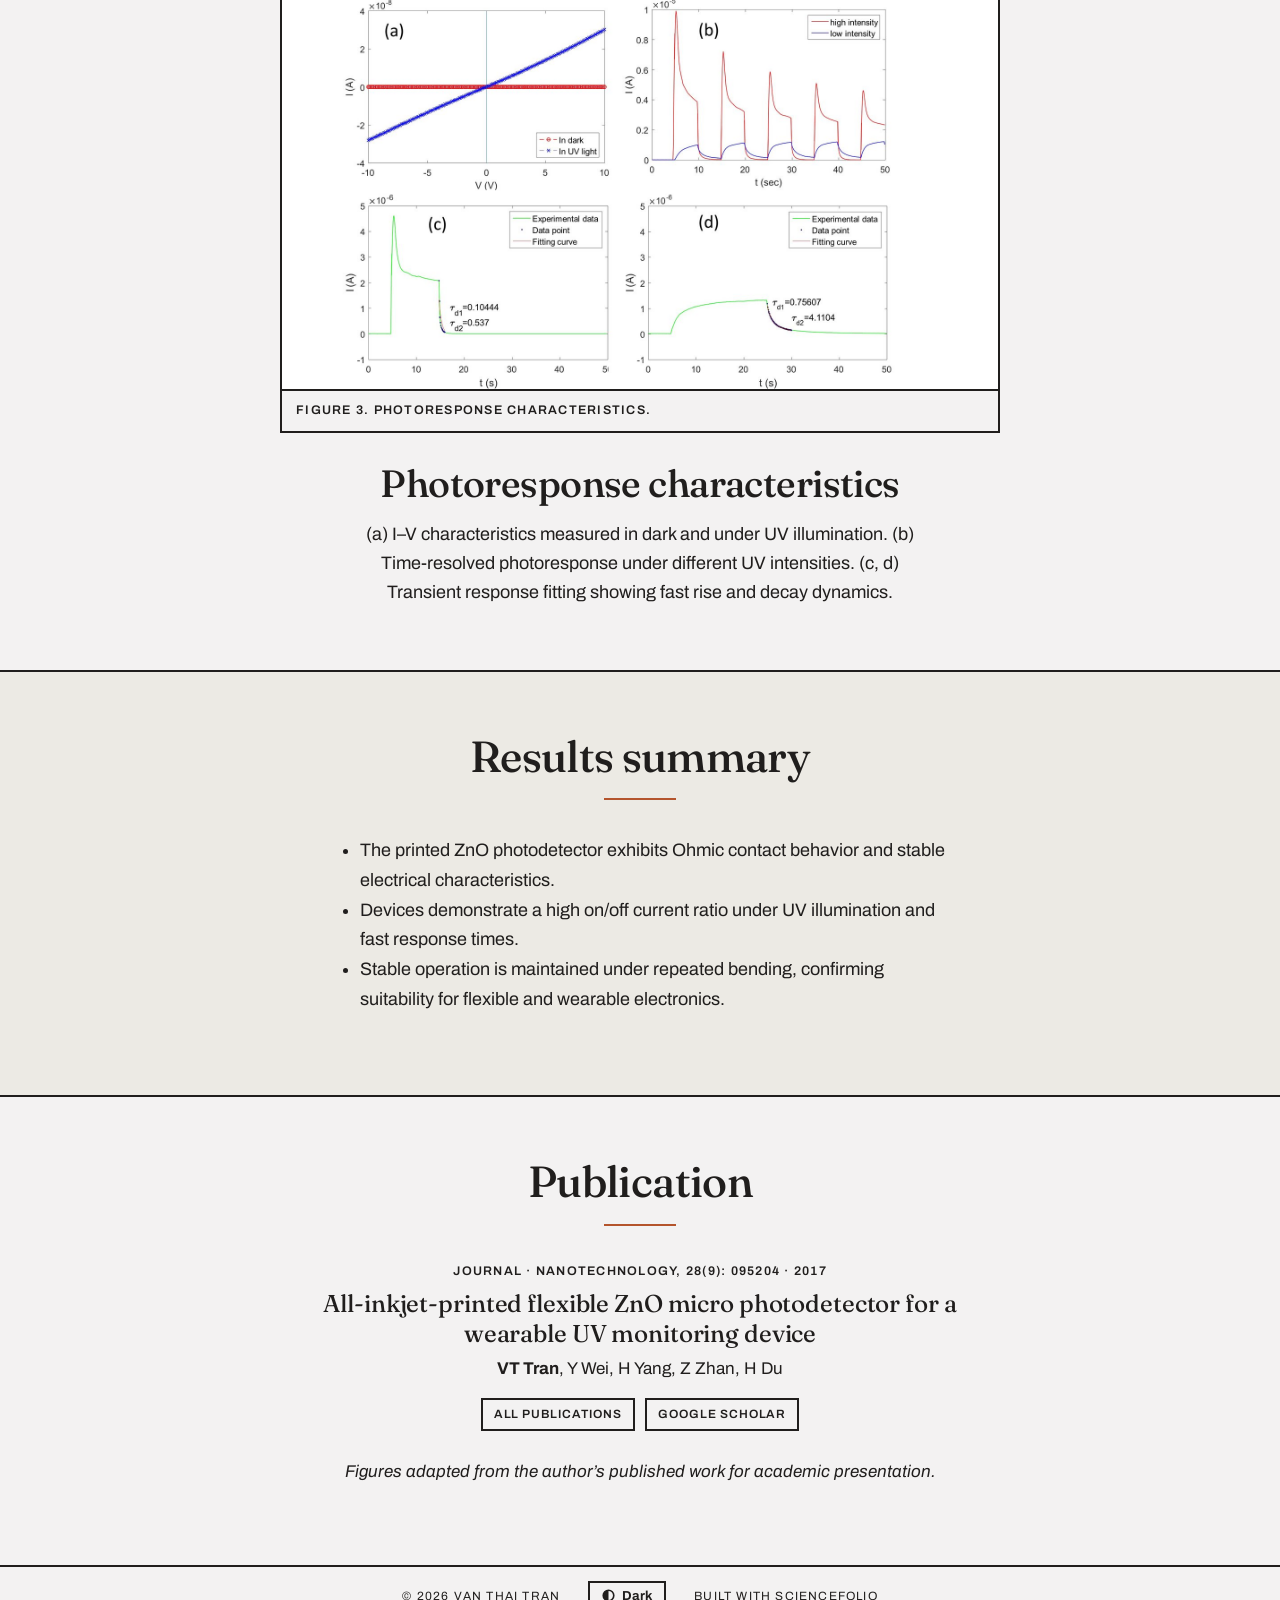
==== commit 522ccefd: "Add experience, bachelor's degree, highlighted paper, patent pending Co-Authored-By: Claude Opus 5.5" ====
--- a/projects/zno-uv-photodetector/index.html
+++ b/projects/zno-uv-photodetector/index.html
@@ -26,7 +26,7 @@
   <header class="page-head">
     <h1>All-inkjet-printed flexible ZnO UV photodetector</h1>
     <hr class="short-rule">
-    <p>Nanotechnology, 2017 · Completed</p>
+    <p>Nanotechnology, 2017 · Highlighted paper · Completed</p>
   </header>
 
   <!-- ============ OVERVIEW ============ -->
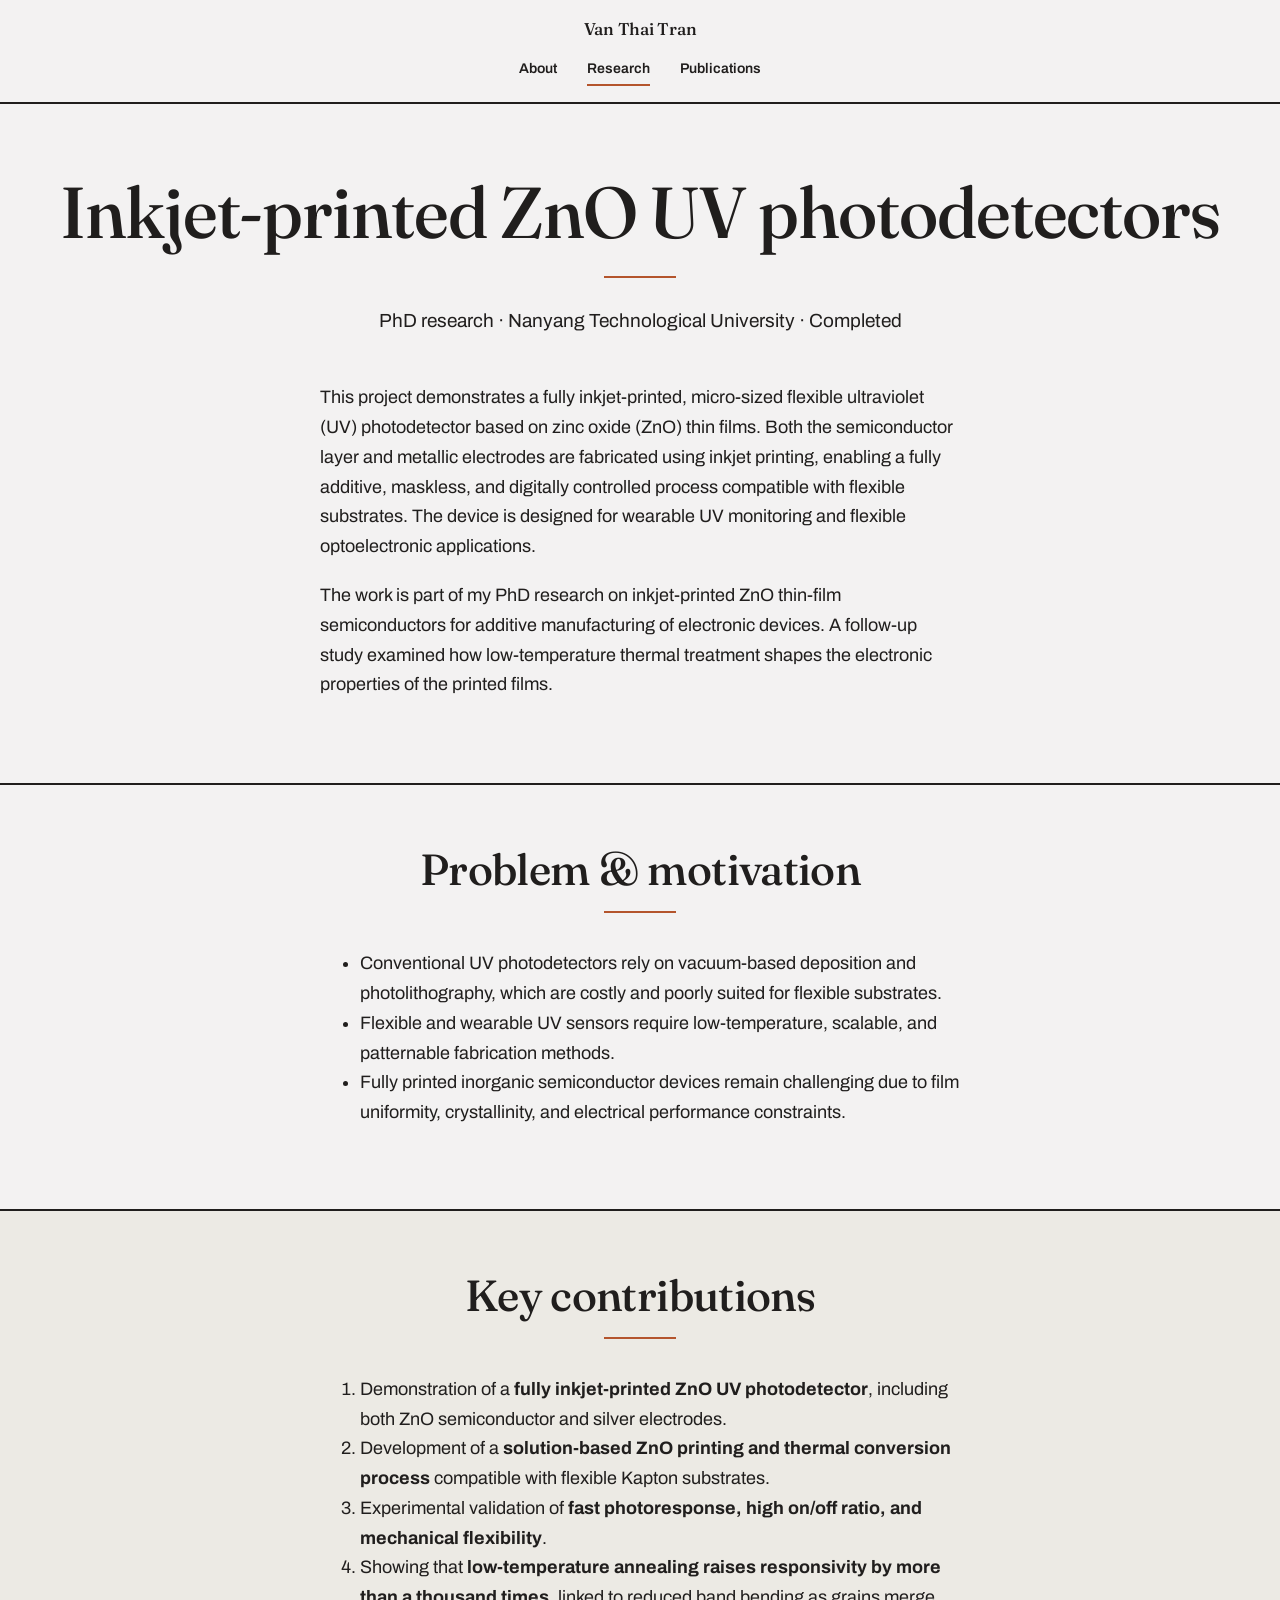
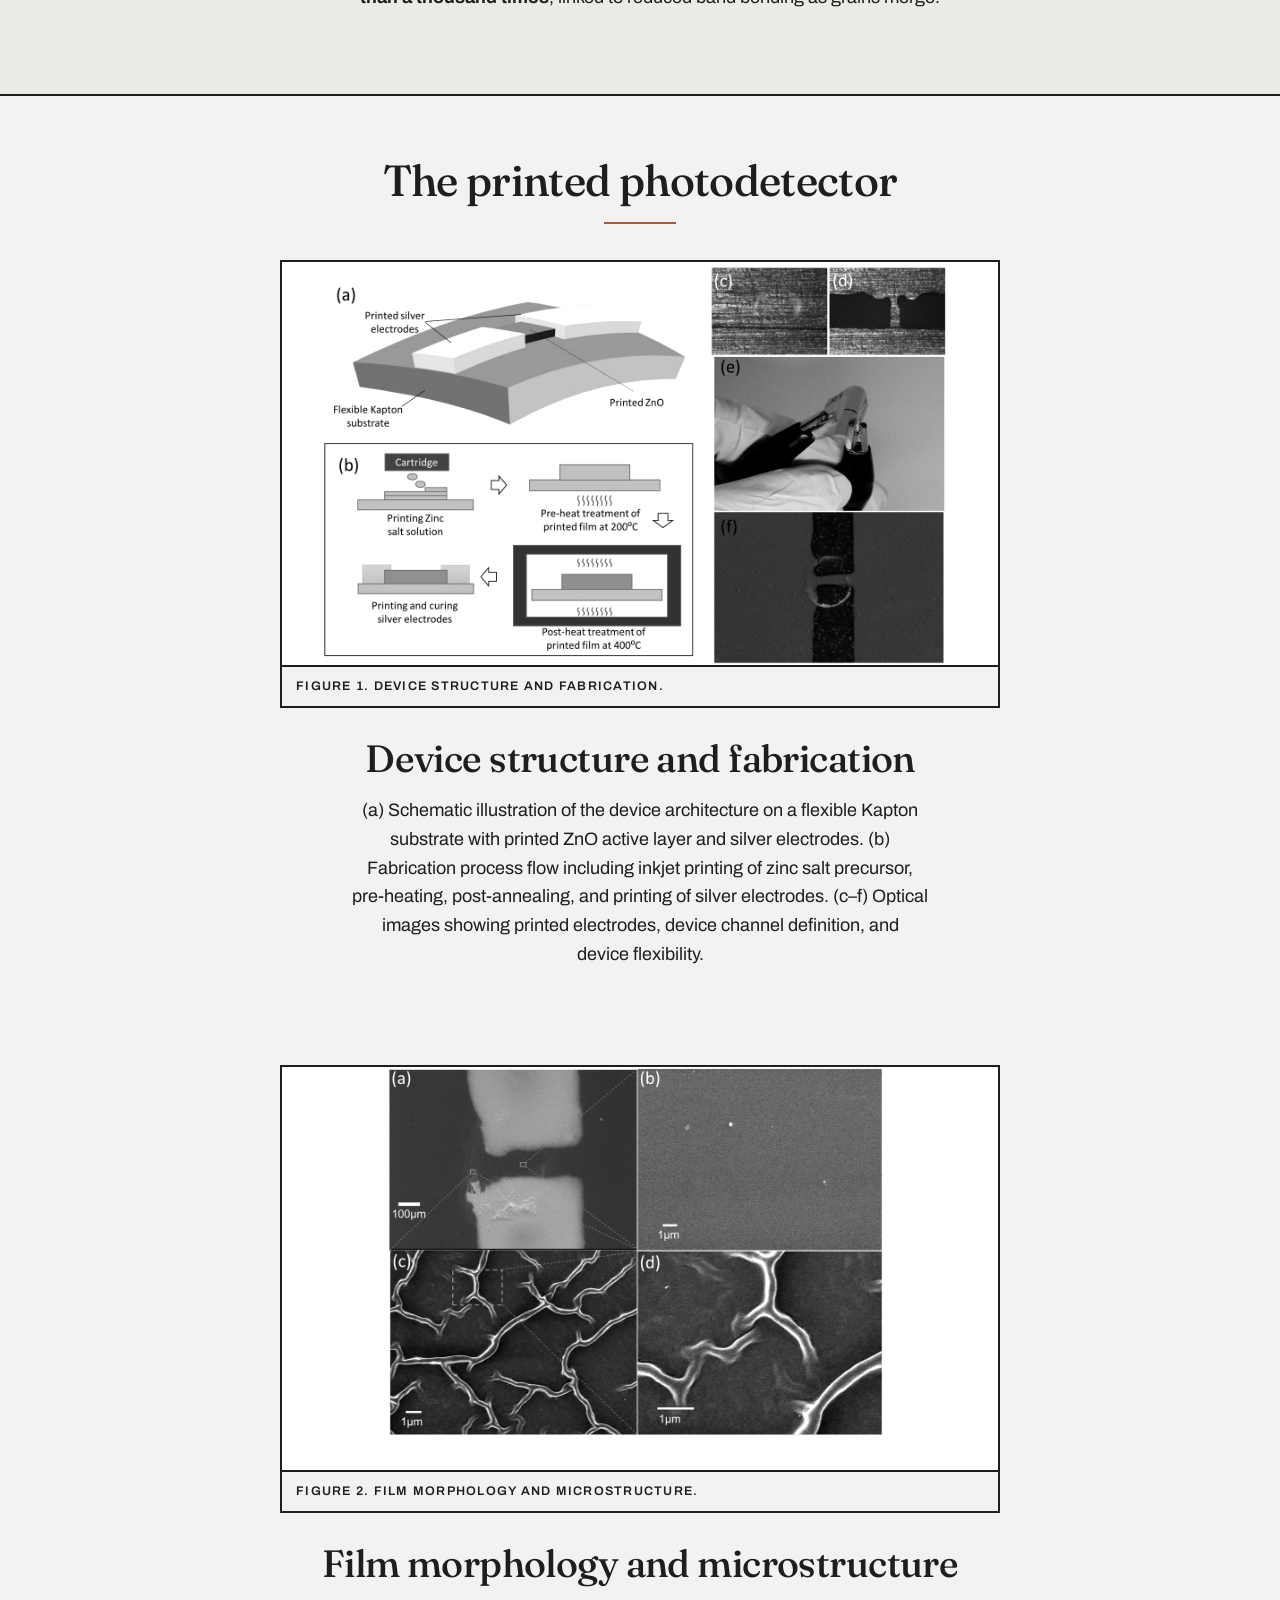
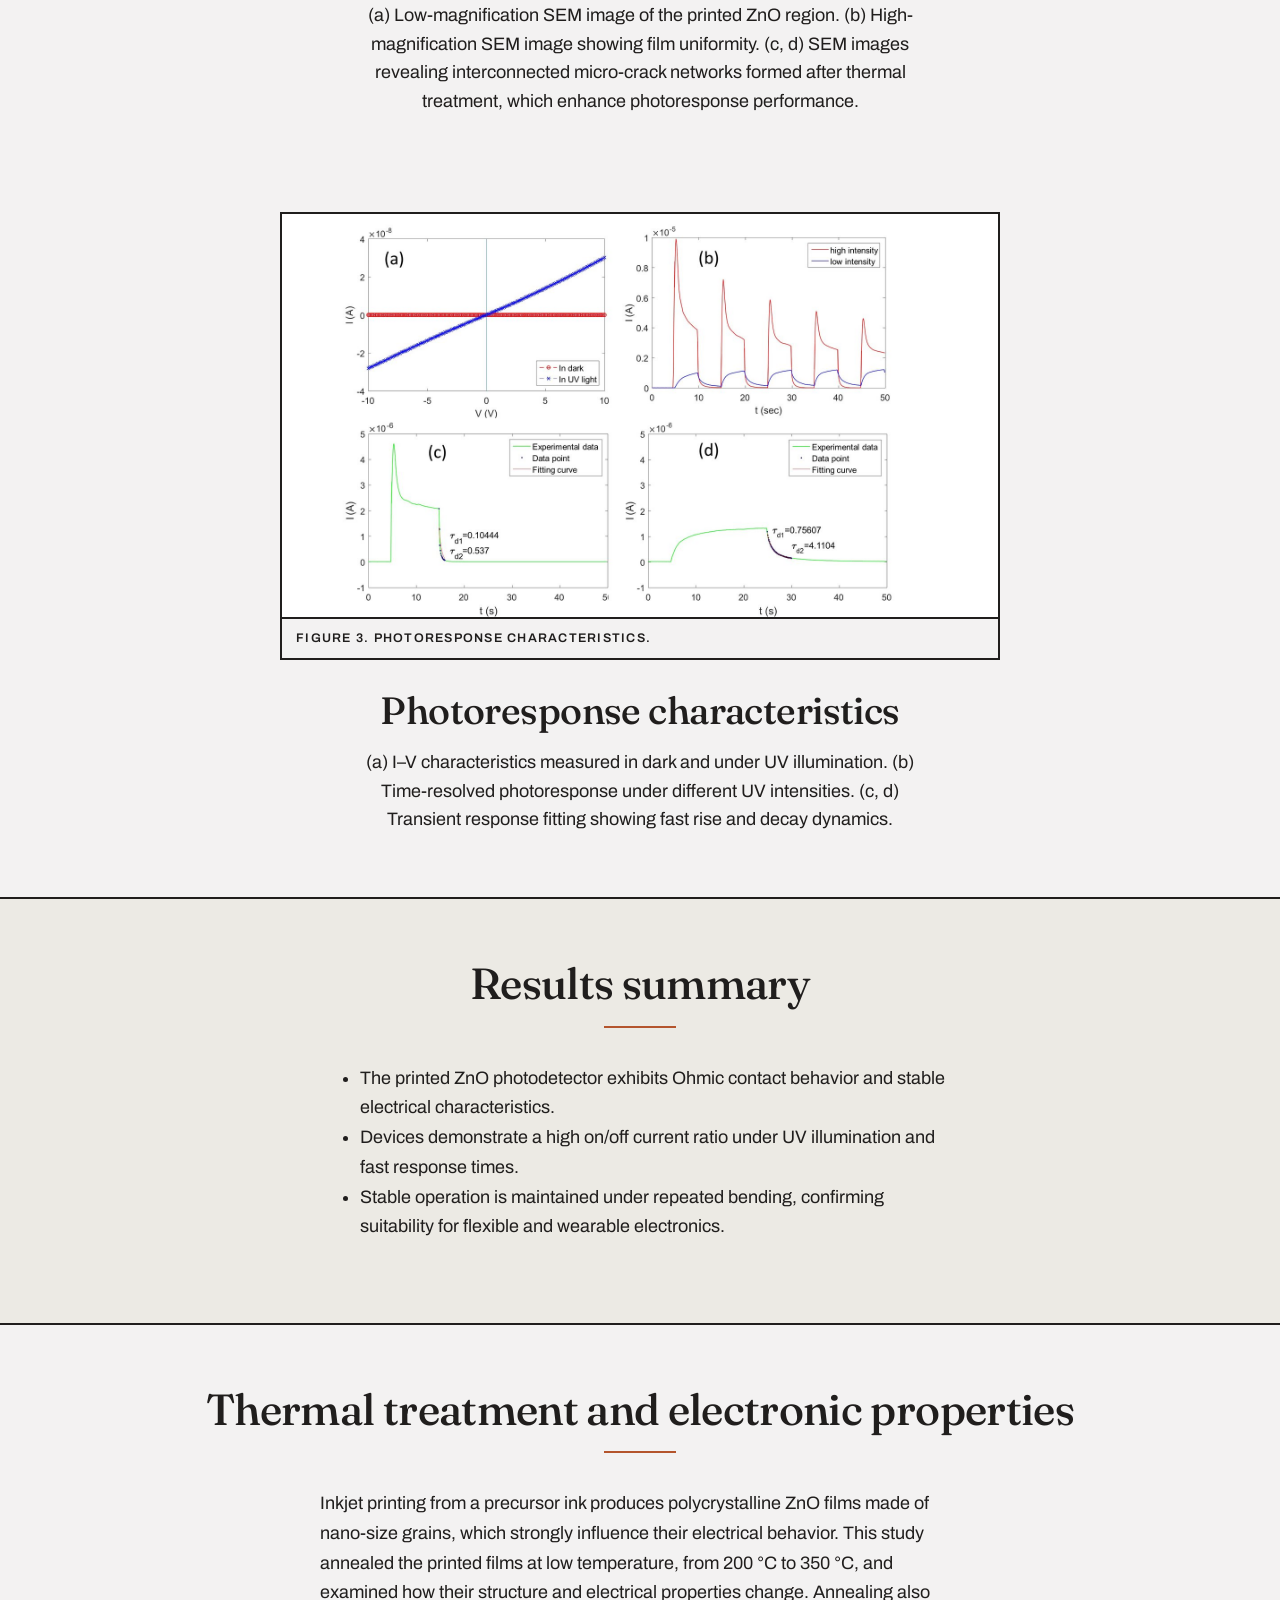
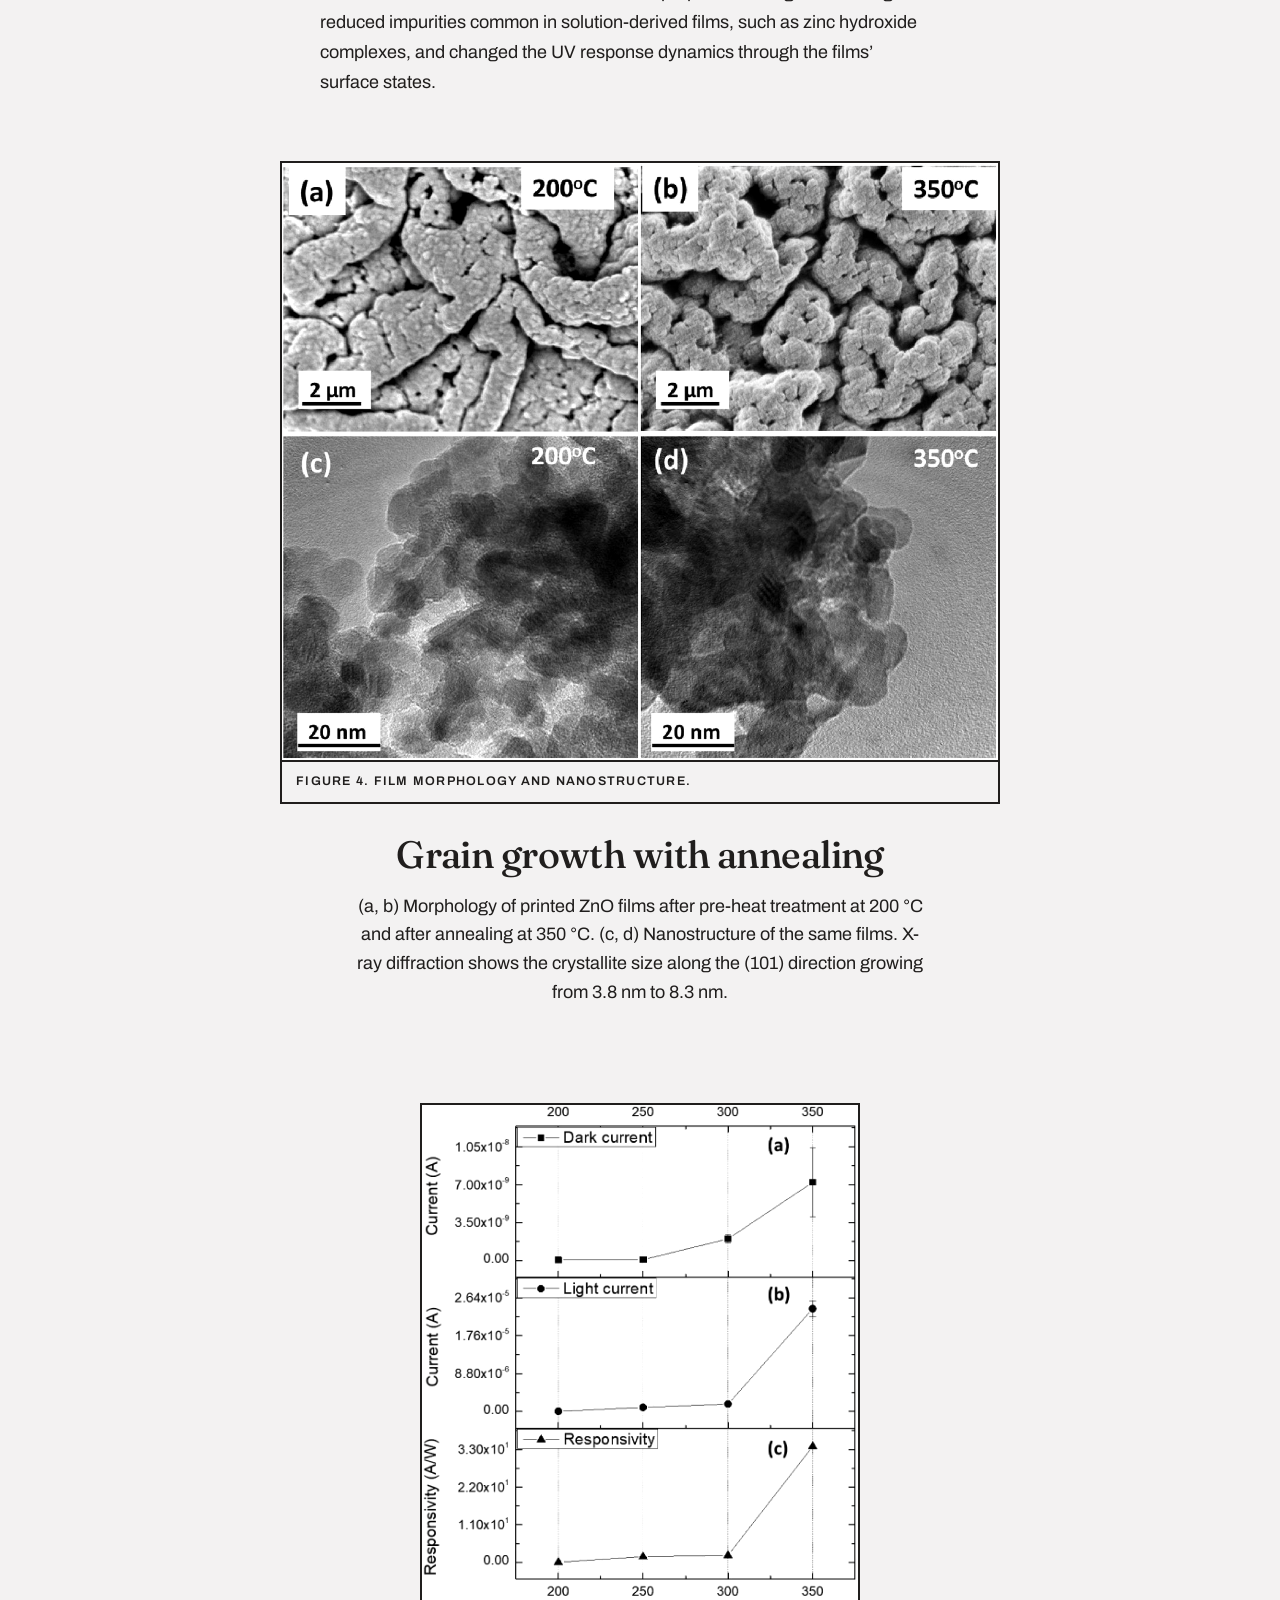
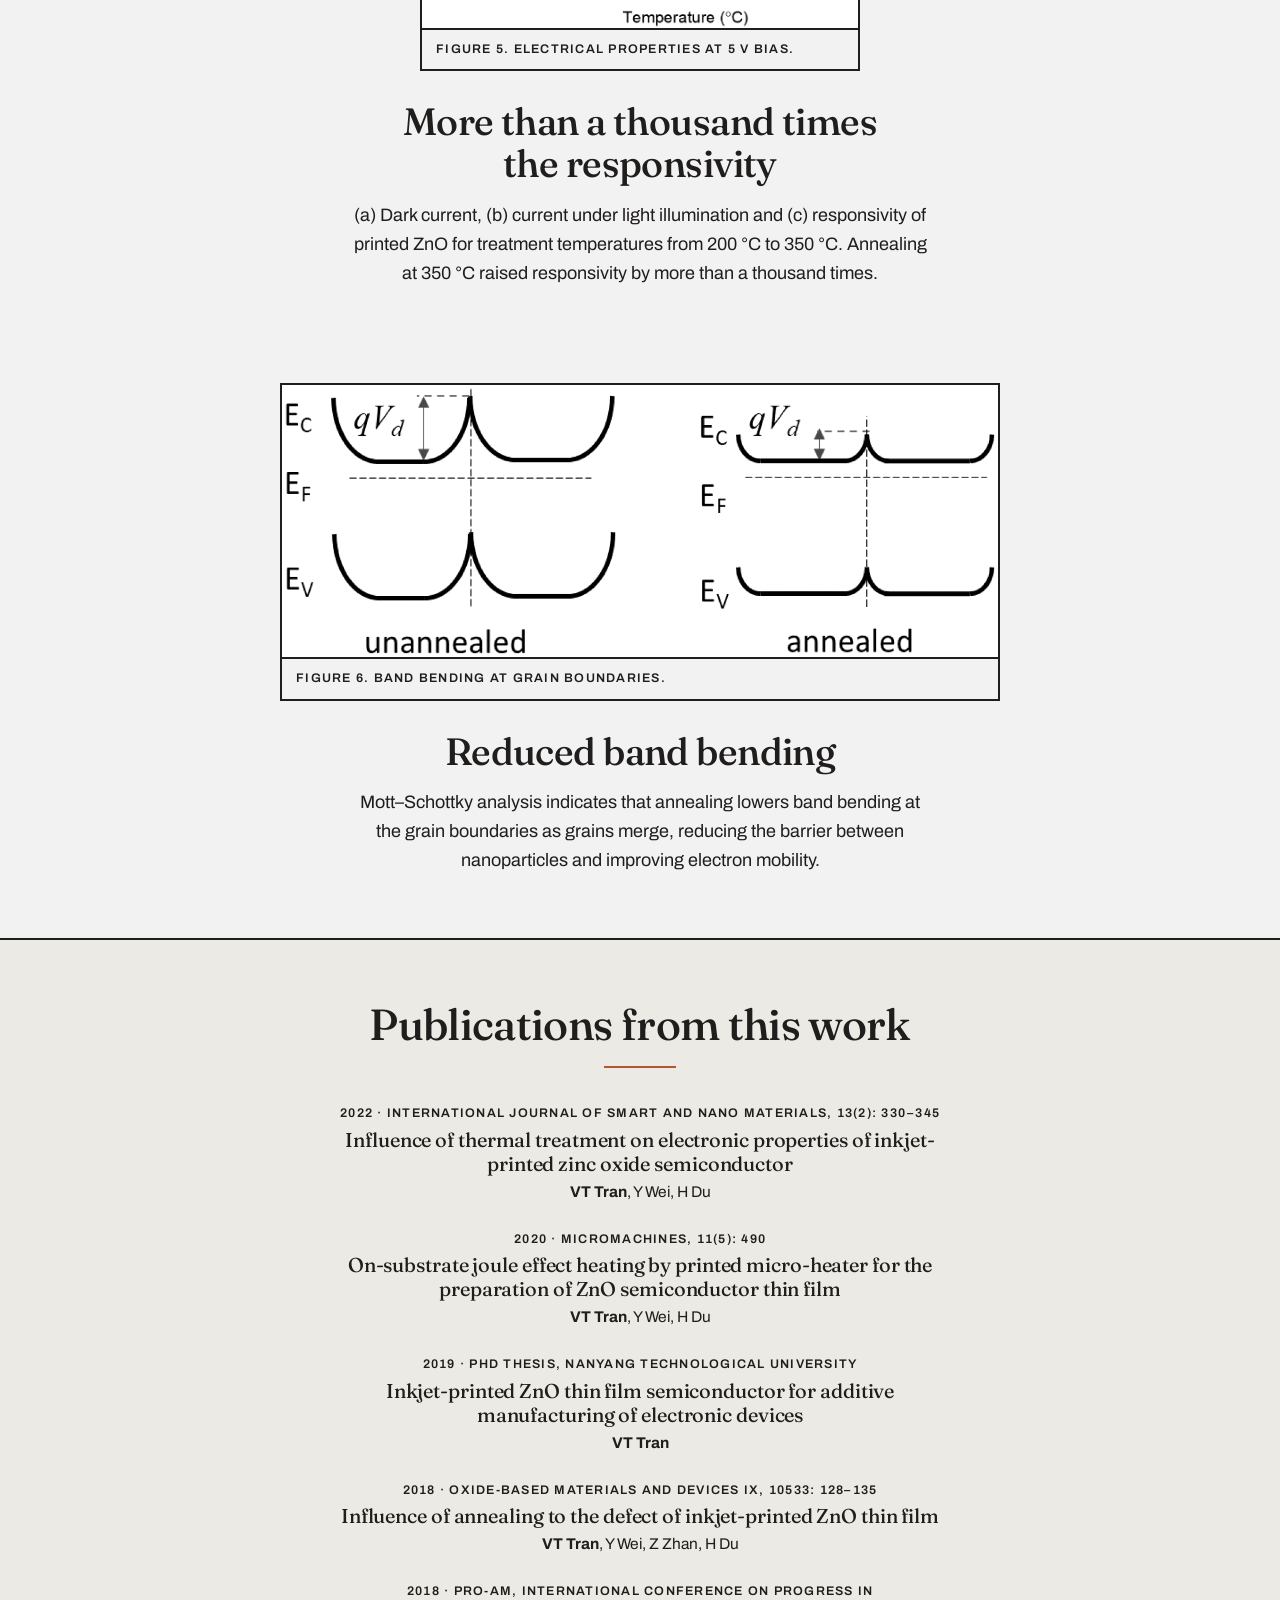
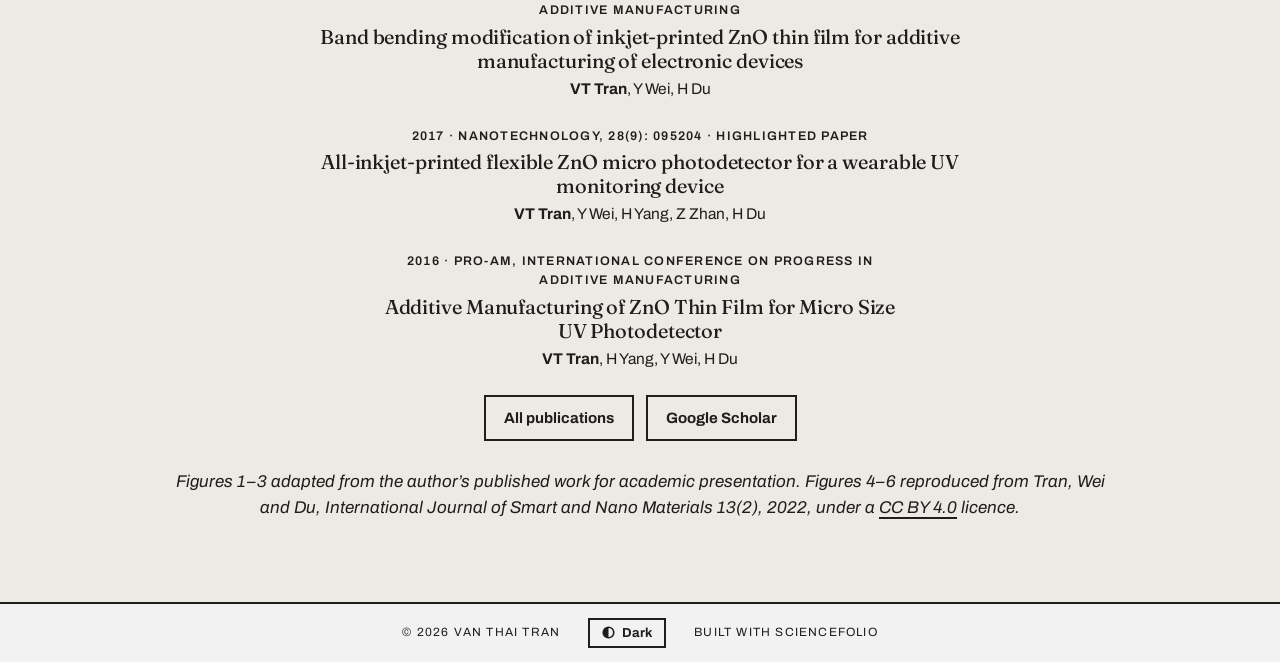
==== commit 1f3e887e: "Add thermal-treatment study and thesis publications to ZnO project Co-Authored-By: Claude Opus 5.5 (" ====
--- a/projects/zno-uv-photodetector/index.html
+++ b/projects/zno-uv-photodetector/index.html
@@ -3,8 +3,8 @@
 <head>
 <meta charset="utf-8">
 <meta name="viewport" content="width=device-width, initial-scale=1">
-<title>Inkjet-printed ZnO UV photodetector · Van Thai Tran</title>
-<meta name="description" content="A fully inkjet-printed, flexible ZnO ultraviolet photodetector for wearable UV monitoring.">
+<title>Inkjet-printed ZnO UV photodetectors · Van Thai Tran</title>
+<meta name="description" content="PhD research on inkjet-printed ZnO thin films: a fully printed, flexible UV photodetector and the effect of thermal treatment on the films’ electronic properties.">
 <link rel="icon" href="../../images/favicon.svg" type="image/svg+xml">
 <link rel="preconnect" href="https://fonts.googleapis.com">
 <link rel="preconnect" href="https://fonts.gstatic.com" crossorigin>
@@ -24,15 +24,16 @@
 
 <main>
   <header class="page-head">
-    <h1>All-inkjet-printed flexible ZnO UV photodetector</h1>
+    <h1>Inkjet-printed ZnO UV photodetectors</h1>
     <hr class="short-rule">
-    <p>Nanotechnology, 2017 · Highlighted paper · Completed</p>
+    <p>PhD research · Nanyang Technological University · Completed</p>
   </header>
 
   <!-- ============ OVERVIEW ============ -->
   <section class="section flush-top" aria-label="Overview">
     <div class="prose">
       <p>This project demonstrates a fully inkjet-printed, micro-sized flexible ultraviolet (UV) photodetector based on zinc oxide (ZnO) thin films. Both the semiconductor layer and metallic electrodes are fabricated using inkjet printing, enabling a fully additive, maskless, and digitally controlled process compatible with flexible substrates. The device is designed for wearable UV monitoring and flexible optoelectronic applications.</p>
+      <p>The work is part of my PhD research on inkjet-printed ZnO thin-film semiconductors for additive manufacturing of electronic devices. A follow-up study examined how low-temperature thermal treatment shapes the electronic properties of the printed films.</p>
     </div>
   </section>
 
@@ -64,14 +65,19 @@
           <li>Demonstration of a <strong>fully inkjet-printed ZnO UV photodetector</strong>, including both ZnO semiconductor and silver electrodes.</li>
           <li>Development of a <strong>solution-based ZnO printing and thermal conversion process</strong> compatible with flexible Kapton substrates.</li>
           <li>Experimental validation of <strong>fast photoresponse, high on/off ratio, and mechanical flexibility</strong>.</li>
+          <li>Showing that <strong>low-temperature annealing raises responsivity by more than a thousand times</strong>, linked to reduced band bending as grains merge.</li>
         </ol>
       </div>
     </div>
   </section>
 
   <!-- ============ FIGURES ============ -->
-  <section class="section" aria-label="Figures">
-    <div class="wrap">
+  <section class="section" aria-labelledby="device-h">
+    <div class="wrap">
+      <div class="section-head">
+        <h2 id="device-h">The printed photodetector</h2>
+        <hr class="short-rule">
+      </div>
       <div class="chapters">
         <article class="chapter">
           <figure class="figure wide">
@@ -120,22 +126,96 @@
     </div>
   </section>
 
+  <!-- ============ THERMAL TREATMENT ============ -->
+  <section class="section" aria-labelledby="thermal-h">
+    <div class="wrap">
+      <div class="section-head">
+        <h2 id="thermal-h">Thermal treatment and electronic properties</h2>
+        <hr class="short-rule">
+      </div>
+      <div class="prose">
+        <p>Inkjet printing from a precursor ink produces polycrystalline ZnO films made of nano-size grains, which strongly influence their electrical behavior. This study annealed the printed films at low temperature, from 200&nbsp;°C to 350&nbsp;°C, and examined how their structure and electrical properties change. Annealing also reduced impurities common in solution-derived films, such as zinc hydroxide complexes, and changed the UV response dynamics through the films’ surface states.</p>
+      </div>
+      <div class="chapters" style="margin-top:64px">
+        <article class="chapter">
+          <figure class="figure wide natural">
+            <img src="assets/thermal-fig1-morphology.jpg" alt="SEM and TEM images of printed ZnO films after pre-heat treatment at 200 °C and after annealing at 350 °C" width="1200" height="1001" loading="lazy">
+            <figcaption>Figure 4. Film morphology and nanostructure.</figcaption>
+          </figure>
+          <h2>Grain growth with annealing</h2>
+          <p>(a, b) Morphology of printed ZnO films after pre-heat treatment at 200&nbsp;°C and after annealing at 350&nbsp;°C. (c, d) Nanostructure of the same films. X-ray diffraction shows the crystallite size along the (101) direction growing from 3.8&nbsp;nm to 8.3&nbsp;nm.</p>
+        </article>
+
+        <article class="chapter">
+          <figure class="figure narrow natural">
+            <img src="assets/thermal-fig4-responsivity.jpg" alt="Dark current, light current and responsivity of printed ZnO plotted against treatment temperature from 200 to 350 °C" width="945" height="1134" loading="lazy">
+            <figcaption>Figure 5. Electrical properties at 5&nbsp;V bias.</figcaption>
+          </figure>
+          <h2>More than a thousand times the responsivity</h2>
+          <p>(a) Dark current, (b) current under light illumination and (c) responsivity of printed ZnO for treatment temperatures from 200&nbsp;°C to 350&nbsp;°C. Annealing at 350&nbsp;°C raised responsivity by more than a thousand times.</p>
+        </article>
+
+        <article class="chapter">
+          <figure class="figure wide natural">
+            <img src="assets/thermal-fig7-band-bending.jpg" alt="Energy band diagrams of unannealed and annealed films, showing a smaller barrier at the grain boundary after annealing" width="1240" height="471" loading="lazy">
+            <figcaption>Figure 6. Band bending at grain boundaries.</figcaption>
+          </figure>
+          <h2>Reduced band bending</h2>
+          <p>Mott–Schottky analysis indicates that annealing lowers band bending at the grain boundaries as grains merge, reducing the barrier between nanoparticles and improving electron mobility.</p>
+        </article>
+      </div>
+    </div>
+  </section>
+
   <!-- ============ OUTPUT ============ -->
-  <section class="section" aria-labelledby="output-h">
-    <div class="wrap">
-      <div class="section-head">
-        <h2 id="output-h">Publication</h2>
-        <hr class="short-rule">
-      </div>
-      <div class="entries">
-        <article class="entry">
-          <p class="when">Journal · Nanotechnology, 28(9): 095204 · 2017</p>
+  <section class="section tint" aria-labelledby="output-h">
+    <div class="wrap">
+      <div class="section-head">
+        <h2 id="output-h">Publications from this work</h2>
+        <hr class="short-rule">
+      </div>
+      <div class="entries compact">
+        <article class="entry">
+          <p class="when">2022 · International Journal of Smart and Nano Materials, 13(2): 330–345</p>
+          <h3><a href="https://doi.org/10.1080/19475411.2022.2084172">Influence of thermal treatment on electronic properties of inkjet-printed zinc oxide semiconductor</a></h3>
+          <p class="authors"><strong>VT Tran</strong>, Y Wei, H Du</p>
+        </article>
+        <article class="entry">
+          <p class="when">2020 · Micromachines, 11(5): 490</p>
+          <h3>On-substrate joule effect heating by printed micro-heater for the preparation of ZnO semiconductor thin film</h3>
+          <p class="authors"><strong>VT Tran</strong>, Y Wei, H Du</p>
+        </article>
+        <article class="entry">
+          <p class="when">2019 · PhD thesis, Nanyang Technological University</p>
+          <h3>Inkjet-printed ZnO thin film semiconductor for additive manufacturing of electronic devices</h3>
+          <p class="authors"><strong>VT Tran</strong></p>
+        </article>
+        <article class="entry">
+          <p class="when">2018 · Oxide-based Materials and Devices IX, 10533: 128–135</p>
+          <h3>Influence of annealing to the defect of inkjet-printed ZnO thin film</h3>
+          <p class="authors"><strong>VT Tran</strong>, Y Wei, Z Zhan, H Du</p>
+        </article>
+        <article class="entry">
+          <p class="when">2018 · Pro-AM, International Conference on Progress in Additive Manufacturing</p>
+          <h3>Band bending modification of inkjet-printed ZnO thin film for additive manufacturing of electronic devices</h3>
+          <p class="authors"><strong>VT Tran</strong>, Y Wei, H Du</p>
+        </article>
+        <article class="entry">
+          <p class="when">2017 · Nanotechnology, 28(9): 095204 · Highlighted paper</p>
           <h3>All-inkjet-printed flexible ZnO micro photodetector for a wearable UV monitoring device</h3>
           <p class="authors"><strong>VT Tran</strong>, Y Wei, H Yang, Z Zhan, H Du</p>
-          <div class="links"><a href="../../work.html">All publications</a><a href="https://scholar.google.com.sg/citations?user=RGOaklgAAAAJ">Google Scholar</a></div>
-        </article>
-      </div>
-      <p class="more" style="font-weight:400"><em>Figures adapted from the author’s published work for academic presentation.</em></p>
+        </article>
+        <article class="entry">
+          <p class="when">2016 · Pro-AM, International Conference on Progress in Additive Manufacturing</p>
+          <h3>Additive Manufacturing of ZnO Thin Film for Micro Size UV Photodetector</h3>
+          <p class="authors"><strong>VT Tran</strong>, H Yang, Y Wei, H Du</p>
+        </article>
+      </div>
+      <div class="btn-row">
+        <a class="btn btn-line" href="../../work.html">All publications</a>
+        <a class="btn btn-line" href="https://scholar.google.com.sg/citations?user=RGOaklgAAAAJ">Google Scholar</a>
+      </div>
+      <p class="more" style="font-weight:400"><em>Figures 1–3 adapted from the author’s published work for academic presentation. Figures 4–6 reproduced from Tran, Wei and Du, International Journal of Smart and Nano Materials 13(2), 2022, under a <a href="https://creativecommons.org/licenses/by/4.0/">CC BY 4.0</a> licence.</em></p>
     </div>
   </section>
 </main>
--- a/css/site.css
+++ b/css/site.css
@@ -197,6 +197,9 @@
 .figure { max-width: 520px; margin: 0 auto 30px; border: var(--rule); }
 .figure img { width: 100%; height: auto; aspect-ratio: 16 / 9; object-fit: cover; filter: grayscale(1) contrast(1.05); }
 .figure.wide { max-width: 720px; }
+.figure.narrow { max-width: 440px; }
+/* Figures that are not 16:9 keep their own shape instead of being cropped. */
+.figure.natural img { aspect-ratio: auto; object-fit: contain; }
 /* Data plots whose legends depend on color keep it; photos stay black and white. */
 .figure.keep-color img { filter: none; }
 .figure figcaption {
@@ -275,10 +278,11 @@
   margin: 0 0 24px;
 }
 /* Long publication lists: tighter entries so the page scans quickly. */
-.year-group .entry:not([hidden]) ~ .entry:not([hidden]) { margin-top: 26px; }
-.year-group .entry .when { margin-bottom: 4px; }
-.year-group .entry h3 { font-size: clamp(18px, 1.6vw, 20px); }
-.year-group .entry p:not(.when) { margin-top: 4px; font-size: 15.5px; }
+.year-group .entry:not([hidden]) ~ .entry:not([hidden]),
+.entries.compact .entry ~ .entry { margin-top: 26px; }
+.year-group .entry .when, .entries.compact .entry .when { margin-bottom: 4px; }
+.year-group .entry h3, .entries.compact .entry h3 { font-size: clamp(18px, 1.6vw, 20px); }
+.year-group .entry p:not(.when), .entries.compact .entry p:not(.when) { margin-top: 4px; font-size: 15.5px; }
 .entry .authors strong { font-weight: 700; }
 .entry .tags, .chapter .tags { justify-content: center; margin-top: 14px; }
 .links { display: flex; flex-wrap: wrap; justify-content: center; gap: 10px; margin-top: 16px; }
